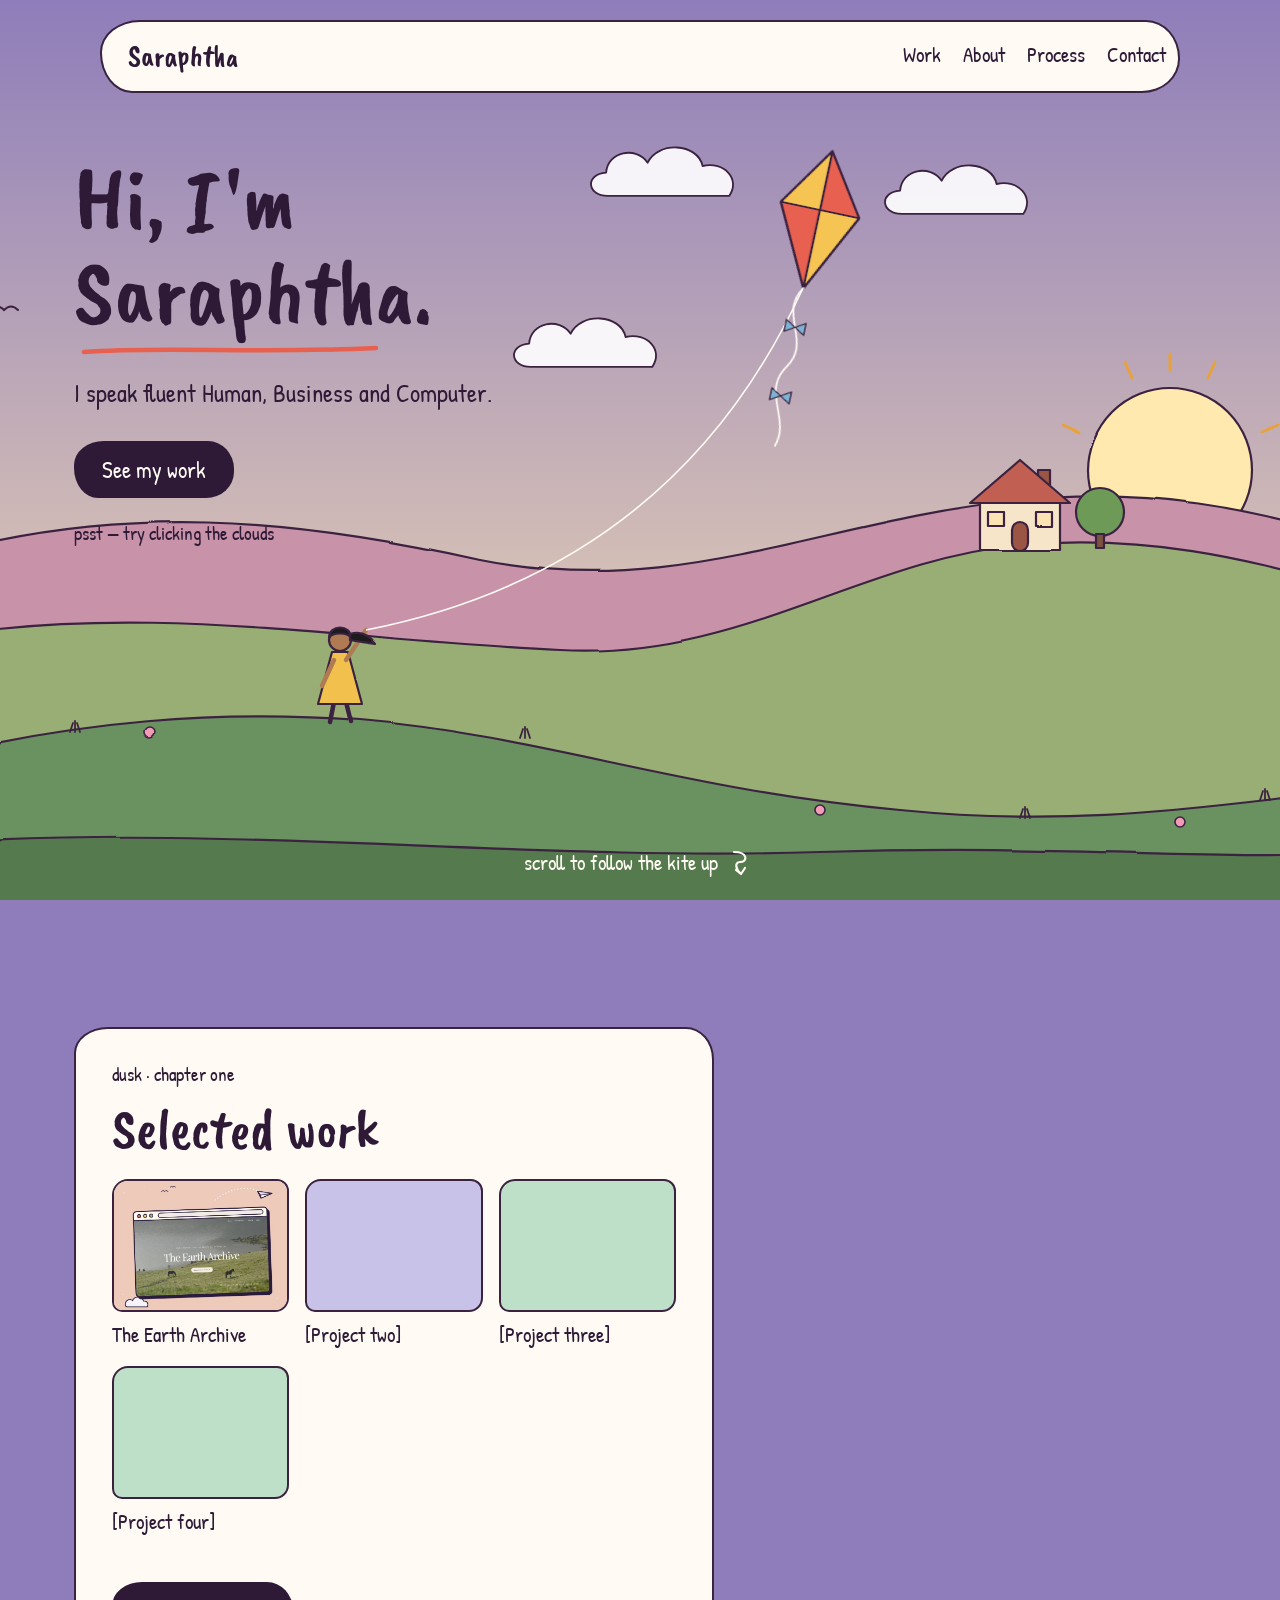
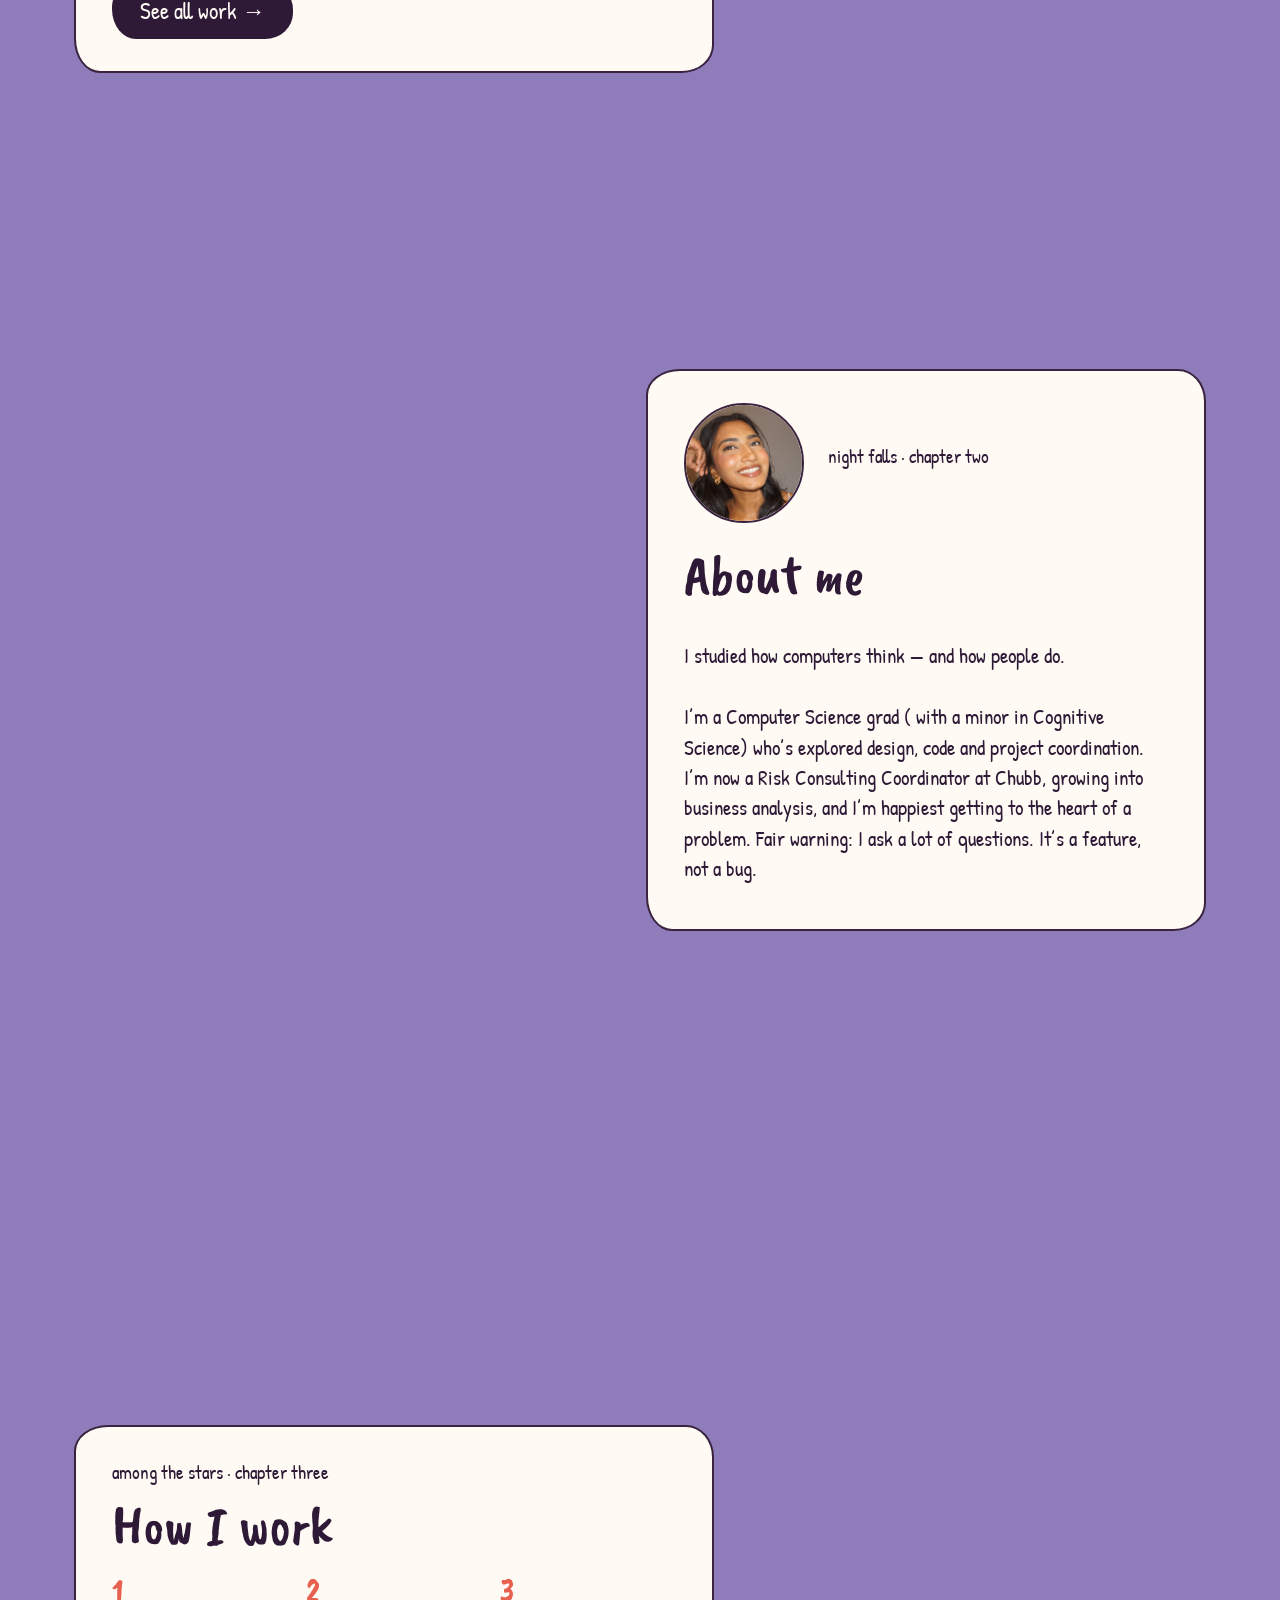
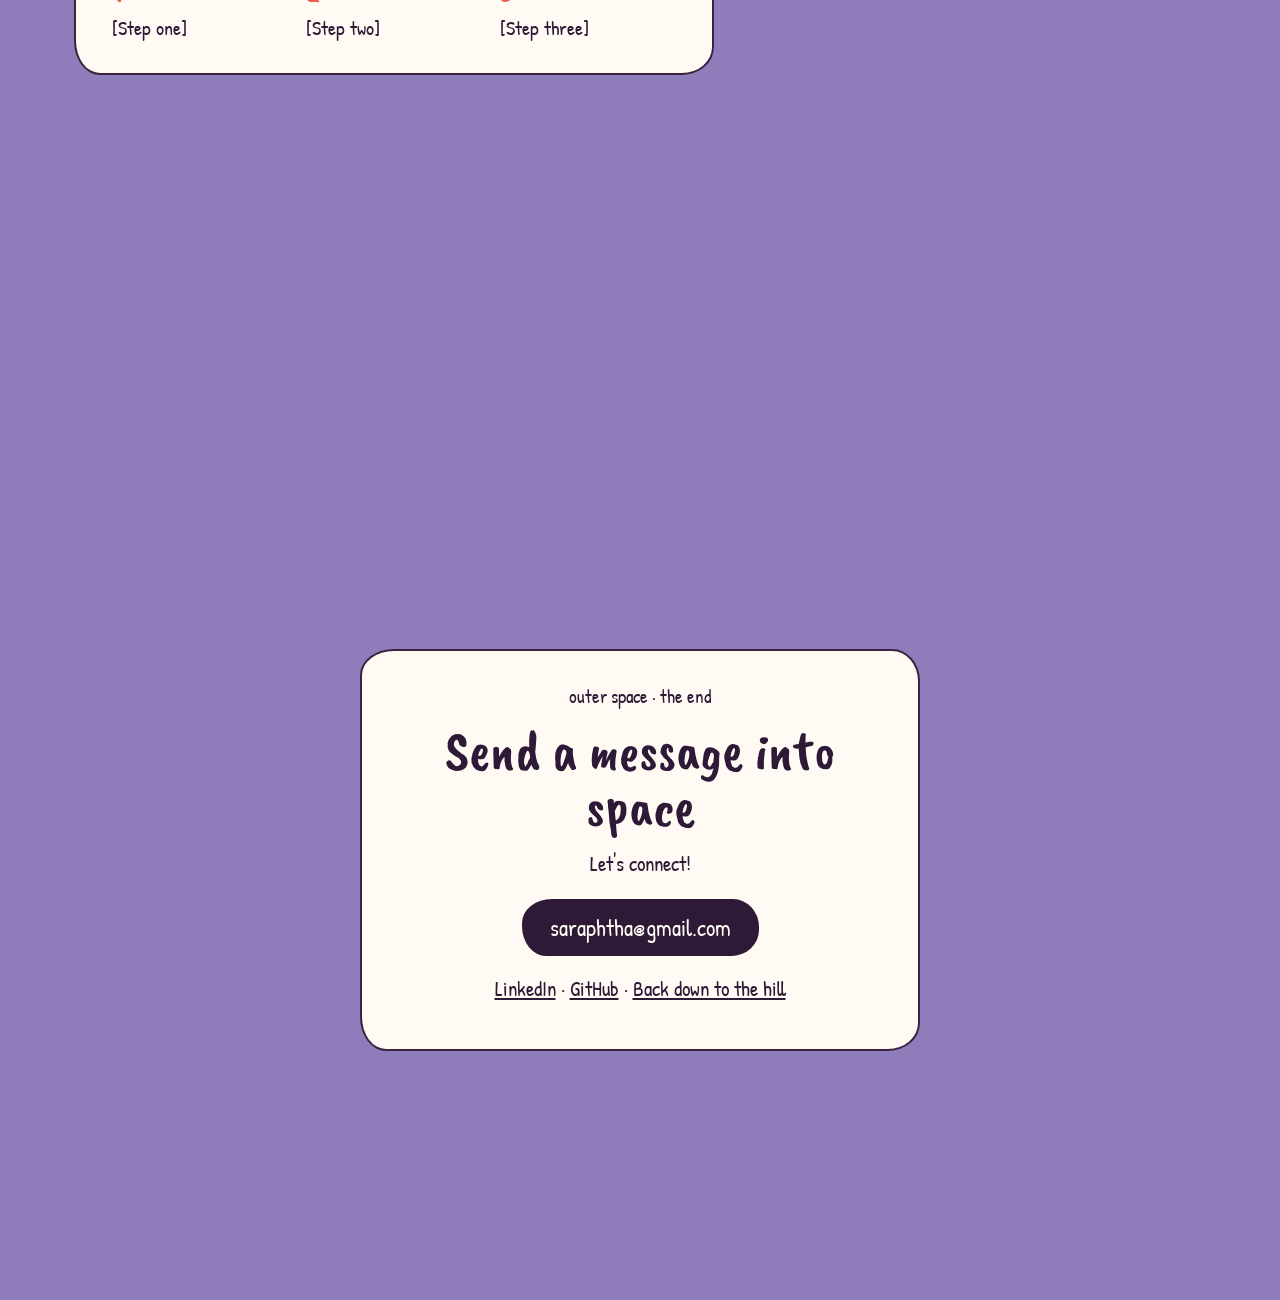
==== index.html @ f06ce0c8 "Project page updates" ====
<!DOCTYPE html>
<html lang="en">
<head>
  <meta charset="UTF-8">
  <meta name="viewport" content="width=device-width, initial-scale=1.0">

  <!-- What shows up in Google results and browser tabs. Edit the description! -->
  <title>Saraphtha — Designer &amp; Illustrator</title>
  <meta name="description" content="[One sentence about your work — this appears under your name in Google.]">

  <!-- Fonts: Caveat Brush (headings) + Patrick Hand (body) -->
  <link rel="preconnect" href="https://fonts.googleapis.com">
  <link rel="preconnect" href="https://fonts.gstatic.com" crossorigin>
  <link rel="stylesheet" href="https://fonts.googleapis.com/css2?family=Caveat+Brush&family=Patrick+Hand&display=swap">

  <link rel="stylesheet" href="style.css">
  <!-- "defer" means the script runs after the page is built -->
  <script src="script.js" defer></script>
</head>
<body>

  <!-- Lets keyboard users jump past the menu -->
  <a class="skip-link" href="#home">Skip to content</a>

  <!-- ============================================================
       THE SCENE — fixed behind everything. script.js changes it
       as you scroll. aria-hidden = screen readers skip the drawings.
       ============================================================ -->
  <div class="scene" id="scene" aria-hidden="true">

    <!-- Stars: script.js draws dots into these two layers -->
    <div class="stars" id="stars"></div>
    <div class="stars stars--twinkle" id="stars-twinkle"></div>

    <!-- Shooting stars (only visible at night) -->
    <div class="shooting-stars" id="shooting-stars">
      <span class="shooting-star shooting-star--1"></span>
      <span class="shooting-star shooting-star--2"></span>
    </div>

    <svg id="scene-svg" viewBox="0 0 1440 900" preserveAspectRatio="xMidYMid slice">
      <defs>
        <!-- Soft glow for the galaxy -->
        <filter id="glow" x="-50%" y="-50%" width="200%" height="200%">
          <feGaussianBlur stdDeviation="16"/>
        </filter>
        <!-- The gentle hand-drawn wobble on every outline -->
        <filter id="wobble" x="-5%" y="-5%" width="110%" height="110%">
          <feTurbulence type="fractalNoise" baseFrequency="0.01" numOctaves="1" seed="4" result="noise"/>
          <feDisplacementMap in="SourceGraphic" in2="noise" scale="2.5" xChannelSelector="R" yChannelSelector="G"/>
        </filter>
        <!-- A grass tuft, reused a few times -->
        <path id="tuft" d="M0 0 l3 -9 M5 0 l0 -11 M10 0 l-3 -9"/>
      </defs>

      <!-- SPACE: galaxy + planets (fade in near the bottom of the page) -->
      <g id="space" opacity="0">
        <g transform="translate(1040 300)">
          <g class="galaxy-spin">
            <g filter="url(#glow)">
              <ellipse rx="280" ry="86" fill="#5B3FB3" opacity="0.55" transform="rotate(-18)"/>
              <ellipse rx="190" ry="56" fill="#D96BB0" opacity="0.5" transform="rotate(-18)"/>
              <ellipse rx="90" ry="30" fill="#FFD9F2" opacity="0.85" transform="rotate(-18)"/>
            </g>
            <path d="M0 0 C 60 -40 160 -30 230 10 M0 0 C -60 40 -160 30 -230 -10" stroke="#C9B6FF" stroke-width="10" fill="none" opacity="0.45" filter="url(#glow)"/>
            <circle r="20" fill="#FFF6E0"/>
          </g>
        </g>
        <g class="ink" filter="url(#wobble)">
          <!-- Ringed planet -->
          <circle cx="250" cy="660" r="72" fill="#F2B26B"/>
          <path d="M186 630 C 220 640 280 620 316 632 M180 680 C 220 690 290 672 322 684" fill="none" stroke="#C9803F" stroke-width="5"/>
          <ellipse cx="250" cy="664" rx="130" ry="26" fill="none" stroke="#F6D9A8" stroke-width="7" transform="rotate(-14 250 664)"/>
          <!-- Little teal planet -->
          <circle cx="170" cy="200" r="28" fill="#7FC8C2"/>
          <path d="M156 192 c 6 -4 12 -4 18 0" fill="none" stroke-width="1.8"/>
        </g>
      </g>

      <!-- MOON (night) -->
      <g id="moon" class="ink" opacity="0" filter="url(#wobble)">
        <circle cx="1200" cy="190" r="62" fill="#F4EEDC"/>
        <circle cx="1180" cy="172" r="10" fill="#E2D9BF"/>
        <circle cx="1222" cy="205" r="14" fill="#E2D9BF"/>
        <circle cx="1188" cy="222" r="7" fill="#E2D9BF"/>
      </g>

      <!-- SUN (sets as you scroll) -->
      <g id="sun" filter="url(#wobble)">
        <g stroke="#E9A23B" stroke-width="3" stroke-linecap="round">
          <line x1="1342" y1="432" x2="1358" y2="425"/>
          <line x1="1288" y1="378" x2="1295" y2="362"/>
          <line x1="1212" y1="378" x2="1205" y2="362"/>
          <line x1="1158" y1="432" x2="1142" y2="425"/>
          <line x1="1250" y1="370" x2="1250" y2="354"/>
        </g>
        <circle cx="1250" cy="470" r="82" fill="#FFE9AE" stroke="#3B2340" stroke-width="2.2"/>
      </g>

      <!-- BIRDS (fly past at sunset) -->
      <g id="birds">
        <g class="flock" fill="none" stroke="#3B2340" stroke-width="2" stroke-linecap="round">
          <path class="flap" d="M0 300 q 8 -8 16 0 q 8 -8 16 0"/>
          <path class="flap" d="M40 280 q 6 -6 12 0 q 6 -6 12 0"/>
          <path class="flap" d="M70 310 q 7 -7 14 0 q 7 -7 14 0"/>
        </g>
      </g>

      <!-- HILLS, HOUSE and GIRL (all move down together as you scroll) -->
      <g id="hills" class="ink" filter="url(#wobble)">
        <path d="M0 560 C 200 500 380 520 560 560 C 760 600 900 520 1100 500 C 1260 485 1360 520 1440 540 L1440 1300 L0 1300 Z" fill="#C893A8"/>
        <path d="M0 640 C 220 600 420 640 640 650 C 820 660 940 560 1100 545 C 1250 532 1360 570 1440 590 L1440 1300 L0 1300 Z" fill="#98AE74"/>

        <!-- House + tree -->
        <circle cx="1180" cy="512" r="24" fill="#6E9A58"/>
        <rect x="1176" y="534" width="8" height="14" fill="#7A5240"/>
        <rect x="1118" y="470" width="12" height="24" fill="#9A5544"/>
        <rect x="1060" y="500" width="80" height="50" fill="#F6E5C8"/>
        <polygon points="1050,503 1100,460 1150,503" fill="#C25E52"/>
        <rect x="1092" y="522" width="16" height="28" rx="8" fill="#9A5544"/>
        <rect class="window" x="1068" y="512" width="16" height="14" fill="#FCE3B4"/>
        <rect class="window" x="1116" y="512" width="16" height="14" fill="#FCE3B4"/>

        <path d="M0 760 C 160 720 300 710 440 720 C 620 735 760 790 980 810 C 1180 830 1320 800 1440 790 L1440 1300 L0 1300 Z" fill="#6A9160"/>
        <g fill="none" stroke-width="1.8">
          <use href="#tuft" transform="translate(150 732)"/>
          <use href="#tuft" transform="translate(600 738)"/>
          <use href="#tuft" transform="translate(1100 818)"/>
          <use href="#tuft" transform="translate(1340 800)"/>
        </g>
        <g fill="#F29BB7" stroke-width="1.6">
          <circle cx="230" cy="732" r="5"/>
          <circle cx="900" cy="810" r="5"/>
          <circle cx="1260" cy="822" r="5"/>
        </g>
        <path d="M0 845 C 300 822 600 862 900 852 C 1150 844 1300 862 1440 852 L1440 1300 L0 1300 Z" fill="#557A4E"/>

        <!-- The girl (her hand is at 446, 630 — the kite string starts there) -->
        <path d="M414 702 L410 722 M426 702 L431 722" fill="none" stroke-width="4.5"/>
        <path d="M398 704 L442 704 L428 652 L412 652 Z" fill="#F2C14E"/>
        <path d="M414 660 L402 686 M426 660 L446 630" fill="none" stroke="#B07A52" stroke-width="4.5"/>
        <circle cx="420" cy="640" r="11" fill="#B07A52"/>
        <path d="M409 638 C409 624 431 624 431 638 C428 632 412 632 409 638 Z" fill="#1C1A1D"/>
        <path d="M430 634 C442 630 450 636 456 644 C446 642 438 642 430 640 Z" fill="#1C1A1D"/>
      </g>

      <!-- KITE STRING — script.js redraws this every scroll -->
      <path id="kite-string" d="M446 630 Q 720 520 883 288" fill="none" stroke="#FFFBF4" stroke-width="1.6"/>

      <!-- KITE — script.js moves this group; the inner group bobs on its own -->
      <g id="kite">
        <g transform="rotate(12 900 210)">
          <g class="kite-bob ink" filter="url(#wobble)">
            <polygon points="900,150 940,210 900,210" fill="#E8604F"/>
            <polygon points="900,150 860,210 900,210" fill="#F6C453"/>
            <polygon points="860,210 900,290 900,210" fill="#E8604F"/>
            <polygon points="940,210 900,290 900,210" fill="#F6C453"/>
            <polygon points="900,150 940,210 900,290 860,210" fill="none"/>
            <path d="M900 290 C880 320 920 340 900 370 C880 400 915 420 905 450" fill="none" stroke="#FFFBF4" stroke-width="1.8"/>
            <path d="M890 324 L900 330 L890 336 Z M910 324 L900 330 L910 336 Z M890 394 L900 400 L890 406 Z M910 394 L900 400 L910 406 Z" fill="#7FB3D5" stroke-width="1.4"/>
          </g>
        </g>
      </g>
    </svg>
  </div>

  <!-- ============================================================
       CLOUDS — real buttons so they can be clicked (they puff away)
       ============================================================ -->
  <div class="clouds" id="clouds">
    <button class="cloud" type="button" style="left: 52%; top: 19%;" aria-label="Puff away this cloud">
      <svg viewBox="-100 -50 200 80" aria-hidden="true"><use href="#cloud-shape"/></svg>
    </button>
    <button class="cloud" type="button" style="left: 75%; top: 21%;" aria-label="Puff away this cloud">
      <svg viewBox="-100 -50 200 80" aria-hidden="true"><use href="#cloud-shape"/></svg>
    </button>
    <button class="cloud" type="button" style="left: 46%; top: 38%;" aria-label="Puff away this cloud">
      <svg viewBox="-100 -50 200 80" aria-hidden="true"><use href="#cloud-shape"/></svg>
    </button>
    <!-- The cloud drawing all three buttons share -->
    <svg width="0" height="0" style="position: absolute" aria-hidden="true">
      <path id="cloud-shape" d="M-70 20 C -95 20 -98 -6 -72 -8 C -70 -34 -36 -40 -22 -20 C -10 -46 38 -44 44 -16 C 70 -22 90 0 76 20 Z" fill="#FFFFFF" fill-opacity="0.9" stroke="#3B2340" stroke-width="2.2" stroke-linejoin="round"/>
    </svg>
  </div>

  <!-- ============================================================
       MENU — stays at the top the whole time
       ============================================================ -->
  <header class="site-header">
    <nav class="nav" aria-label="Main">
      <a class="nav__logo" href="#home">Saraphtha</a>
      <ul class="nav__links">
        <li><a href="#work">Work</a></li>
        <li><a href="#about">About</a></li>
        <li><a href="#process">Process</a></li>
        <li><a href="#contact">Contact</a></li>
      </ul>
    </nav>
  </header>

  <!-- ============================================================
       CONTENT — five sections, each one screen tall
       ============================================================ -->
  <main>

    <!-- 1. HOME — sunset -->
    <section id="home" class="section section--hero">
      <div class="hero">
        <p class="eyebrow"> </p>
        <h1 class="hero__title">Hi, I'm Saraphtha.</h1>
        <svg class="squiggle" width="300" height="16" viewBox="0 0 300 16" aria-hidden="true">
          <path d="M4 10 C 80 4 180 12 296 6" stroke="#E8604F" stroke-width="4.5" stroke-linecap="round" fill="none"/>
        </svg>
        <p class="hero__intro"> I speak fluent Human, Business and Computer.</p>
        <a class="btn" href="#work">See my work</a>                          <!-- CHANGED: button text -->
        <p class="hero__hint">psst — try clicking the clouds</p>
        </div>

        <!-- CHANGED: moved OUTSIDE the hero box so it can sit at the bottom centre of the screen.
            It's now a link (jumps to Work) with A2's loopy arrow. -->
        <a class="hero__scroll" href="#work">
        scroll to follow the kite up
        <svg width="30" height="30" viewBox="0 0 30 30" fill="none" stroke="currentColor" stroke-width="2.2" stroke-linecap="round" stroke-linejoin="round" aria-hidden="true"><path d="M8 4 C 22 4 22 14 14 14 C 8 14 10 22 15 26 M10 22 L15 26 L19 20"/></svg>
        </a>
    </section>

    <!-- 2. WORK — dusk -->
    <section id="work" class="section">
      <div class="card card--wide">
        <p class="eyebrow">dusk · chapter one</p>
        <h2>Selected work</h2>
        <ul class="work-grid">
          <!-- Each project links to its own page in the projects folder.
               Copy projects/project-one.html for each new project. -->
          <li>
            <a class="work-card" href="projects/project-one.html">
              <!-- Swap the placeholder span for: <img src="images/project-one.jpg" alt="[describe the image]"> -->
              <img src="images/travelblog.jpg" alt="A travel blog I designed and built from scratch."> 
              <span class="work-card__title"> The Earth Archive</span>
            </a>
          </li>
          <li>
            <a class="work-card" href="projects/project-one.html">
              <span class="work-card__image" style="background: #C9C2E8;"></span>
              <span class="work-card__title">[Project two]</span>
            </a>
          </li>
          <li>
            <a class="work-card" href="projects/project-one.html">
              <span class="work-card__image" style="background: #BFE0C8;"></span>
              <span class="work-card__title">[Project three]</span>
            </a>
          </li>

          <li>
            <a class="work-card" href="projects/project-one.html">
              <span class="work-card__image" style="background: #BFE0C8;"></span>
              <span class="work-card__title">[Project four]</span>
            </a>
          </li>
        </ul>
        <p class="work-more"><a class="btn" href="all-work.html">See all work →</a></p>   <!-- NEW -->
      </div>
    </section>

    <!-- 3. ABOUT — night falls -->
    <section id="about" class="section section--right">
      <div class="card card--about">
        <!-- Swap for: <img class="about__photo" src="images/me.jpg" alt="Photo of Saraphtha"> -->
          <img class="about__photo" src="images/me.jpg" alt="Photo of Saraphtha">
          <p class="eyebrow">night falls · chapter two</p>
          <h2>About me</h2>
          <p>I studied how computers think — and how people do.<br> <br>

            I’m a Computer Science grad ( with a minor in Cognitive Science) who’s explored design, code and project coordination. I’m now a Risk Consulting Coordinator at Chubb, growing into business analysis, and I’m happiest getting to the heart of a problem. Fair warning: I ask a lot of questions. It’s a feature, not a bug.</p>
        </div>
      </div>
    </section>

    <!-- 4. PROCESS — among the stars -->
    <section id="process" class="section">
      <div class="card card--wide">
        <p class="eyebrow">among the stars · chapter three</p>
        <h2>How I work</h2>
        <ol class="steps">
          <li><span class="steps__num">1</span>[Step one]</li>
          <li><span class="steps__num">2</span>[Step two]</li>
          <li><span class="steps__num">3</span>[Step three]</li>
        </ol>
      </div>
    </section>

    <!-- 5. CONTACT — outer space -->
    <section id="contact" class="section section--center">
      <div class="card card--contact">
        <p class="eyebrow">outer space · the end</p>
        <h2>Send a message into space</h2>
        <p> Let's connect! </p>
        <a class="btn" href="mailto:saraphtha@gmail.com">saraphtha@gmail.com</a>
        <p class="links">
          <a href="https://www.linkedin.com/in/saraphtha/">LinkedIn</a> ·
          <a href="https://github.com/saraphthas">GitHub</a> ·
          <a href="#home">Back down to the hill</a>
        </p>
      </div>
    </section>

  </main>
</body>
</html>
---- style.css ----
/* ==============================================================
   SARAPHTHA — PORTFOLIO STYLES
   Change colours here once and they update everywhere.
   ============================================================== */
:root {
  --ink: #3B2340;        /* outlines + borders */
  --text: #2E1A36;       /* main text */
  --cream: #FFFBF4;      /* cards + menu */
  --coral: #E8604F;      /* accents, active menu item */
  --sunny: #F6C453;      /* highlights */

  --font-heading: 'Caveat Brush', cursive;
  --font-body: 'Patrick Hand', 'Comic Sans MS', sans-serif;

  /* Slightly uneven corners = the hand-drawn feel */
  --wobbly-big: 34px 28px 32px 26px / 26px 32px 28px 34px;
  --wobbly-small: 30px 26px 28px 24px / 24px 28px 26px 30px;
}

/* ---------- Basics ---------- */
*,
*::before,
*::after { box-sizing: border-box; }

html { scroll-behavior: smooth; }

body {
  margin: 0;
  font-family: var(--font-body);
  font-size: 21px;
  line-height: 1.45;
  color: var(--text);
  background: #8E7DBA; /* shows for a split second before the script runs */
}

a { color: var(--text); }
a:hover { color: #7A3B2E; }

:focus-visible {
  outline: 3px solid var(--coral);
  outline-offset: 3px;
}

h1, h2 {
  font-family: var(--font-heading);
  font-weight: 400;
  line-height: 1;
  margin: 0;
}

h2 {
  font-size: clamp(42px, 5vw, 56px);
  margin-bottom: 14px;
}

.skip-link {
  position: absolute;
  left: 16px;
  top: -60px;
  z-index: 100;
  padding: 10px 18px;
  background: var(--cream);
  border: 2px solid var(--ink);
  border-radius: 20px;
}
.skip-link:focus { top: 16px; }

/* ==============================================================
   THE SCENE (fixed behind the page)
   ============================================================== */
.scene {
  position: fixed;
  inset: 0;
  z-index: 0;
  overflow: hidden;
  /* script.js replaces this background as you scroll */
  background: linear-gradient(180deg, #8E7DBA 0%, #FCE3B4 100%);
}

.scene svg {
  position: absolute;
  inset: 0;
  width: 100%;
  height: 100%;
  display: block;
}

/* Shared outline style for drawn shapes */
.ink {
  stroke: var(--ink);
  stroke-width: 2.2;
  stroke-linejoin: round;
  stroke-linecap: round;
}

/* Stars — script.js fills these with dots */
.stars {
  position: absolute;
  inset: 0;
  opacity: 0;
}
.stars--twinkle { animation: twinkle 3.2s ease-in-out infinite; }

/* Shooting stars */
.shooting-stars {
  position: absolute;
  inset: 0;
  opacity: 0;
}
.shooting-star {
  position: absolute;
  height: 2px;
  border-radius: 2px;
  background: linear-gradient(90deg, #FFFFFF, rgba(255, 255, 255, 0));
}
.shooting-star--1 { top: 12%; left: 82%; width: 130px; animation: shoot 7s ease-out infinite; }
.shooting-star--2 { top: 24%; left: 58%; width: 100px; animation: shoot 9s ease-out 3.5s infinite; }

/* Kite bob, birds, galaxy */
.kite-bob {
  animation: bob 4s ease-in-out infinite;
  transform-box: fill-box;
  transform-origin: 50% 100%;
}
.flock { animation: fly 16s linear infinite; }
.flap {
  animation: flap 0.5s ease-in-out infinite;
  transform-box: fill-box;
  transform-origin: 50% 50%;
}
.galaxy-spin {
  animation: spin 160s linear infinite;
  transform-box: fill-box;
  transform-origin: 50% 50%;
}

/* ---------- Clouds (clickable) ---------- */
.clouds {
  position: fixed;
  inset: 0;
  z-index: 1;
  pointer-events: none;        /* only the clouds themselves are clickable */
  --cloud-opacity: 1;          /* script.js changes these two */
  --cloud-drift: 0px;
}
.clouds.is-hidden .cloud { pointer-events: none; }

.cloud {
  position: absolute;
  width: clamp(110px, 13vw, 190px);
  min-height: 44px;
  padding: 0;
  border: 0;
  background: none;
  cursor: pointer;
  pointer-events: auto;
  opacity: var(--cloud-opacity);
  transform: translate(-50%, calc(-50% + var(--cloud-drift))) scale(1);
  transition: transform 0.6s ease, opacity 0.6s ease;
}
.cloud svg {
  display: block;
  width: 100%;
  height: auto;
  overflow: visible;
}
.cloud.is-puffed {
  opacity: 0;
  transform: translate(-50%, calc(-50% + var(--cloud-drift))) scale(1.5);
  pointer-events: none;
}

/* ==============================================================
   MENU
   ============================================================== */
.site-header {
  position: fixed;
  top: 0;
  left: 0;
  right: 0;
  z-index: 10;
  display: flex;
  justify-content: center;
  padding: 20px 16px 0;
  pointer-events: none;
}

.nav {
  pointer-events: auto;
  width: 100%;
  max-width: 1080px;
  display: flex;
  flex-wrap: wrap;
  align-items: center;
  justify-content: space-between;
  gap: 4px 28px;
  padding: 8px 12px 8px 26px;
  background: var(--cream);
  border: 2px solid var(--ink);
  border-radius: 40px 34px 38px 32px / 32px 38px 34px 40px;
}

.nav__logo {
  font-family: var(--font-heading);
  font-size: 30px;
  text-decoration: none;
}

.nav__links {
  display: flex;
  flex-wrap: wrap;
  gap: 4px 22px;
  margin: 0;
  padding: 0;
  list-style: none;
}

.nav__links a {
  display: inline-block;
  padding: 10px 0;
  text-decoration: none;
  border-bottom: 3px solid transparent;
  transition: border-color 0.3s;
}

/* script.js adds aria-current to the section you're looking at */
.nav__links a[aria-current="true"] { border-bottom-color: var(--coral); }

/* ==============================================================
   SECTIONS + CARDS
   ============================================================== */
main {
  position: relative;
  z-index: 2;
  pointer-events: none;   /* lets clicks reach the clouds behind... */
}
main .hero,
main .card { pointer-events: auto; }  /* ...but content stays clickable */
.project-page main { pointer-events: auto; }  /* NEW: project pages have no clouds, so keep everything clickable */

.section {
  min-height: 100vh;
  max-width: 1180px;
  margin: 0 auto;
  padding: 120px 24px;
  display: flex;
  align-items: center;
  scroll-margin-top: 0;
}
.section--right { justify-content: flex-end; }
.section--center { justify-content: center; }
.section--hero { align-items: flex-start; padding-top: 150px; }

.eyebrow {
  margin: 0 0 4px;
  font-size: 19px;
}

/* Hero */
.hero { max-width: 600px; }
.hero .eyebrow { font-size: 22px; }
.hero__title { font-size: clamp(60px, 8vw, 92px); }
.squiggle { display: block; max-width: 100%; margin: 4px 0 0 6px; }
.hero__intro { margin: 18px 0 30px; font-size: 25px; line-height: 1.4; max-width: 470px; }
/* CHANGED: scroll message sits at the bottom centre of the screen, like A2 */
.section--hero { position: relative; }   /* NEW: lets the message position itself inside the hero */

.hero__scroll {
  position: absolute;                     /* NEW: placed independently of the text box */
  left: 50%;                              /* NEW: horizontally centred... */
  bottom: 14px;                           /* NEW: ...14px from the bottom of the screen */
  transform: translateX(-50%);            /* NEW: true centring */
  display: flex;
  align-items: center;
  gap: 8px;
  padding: 8px 16px;
  color: var(--cream);                    /* CHANGED: cream, so it shows on the dark green hill */
  font-size: 21px;
  text-decoration: none;
  white-space: nowrap;                    /* NEW: keeps it on one line */
  pointer-events: auto;                   /* NEW: makes it clickable */
}
.hero__scroll:hover { color: var(--sunny); }   /* NEW: turns yellow on hover */
.hero__scroll svg { animation: nudge 1.6s ease-in-out infinite; }

/* CHANGED: back to its original spacing under the button */
.hero__hint { margin: 22px 0 0; font-size: 19px; }

/* Buttons */
.btn {
  display: inline-flex;
  align-items: center;
  gap: 10px;
  padding: 12px 28px;
  background: var(--text);
  color: var(--cream);
  border-radius: var(--wobbly-small);
  font-size: 23px;
  text-decoration: none;
  transition: transform 0.2s ease;
}
.btn:hover { color: var(--cream); transform: translateY(-2px) rotate(-1deg); }

/* Cards */
.card {
  width: 100%;
  background: var(--cream);
  border: 2px solid var(--ink);
  border-radius: var(--wobbly-big);
  padding: 32px 36px;
}
.card p { margin: 0 0 12px; }
.card--wide { max-width: 640px; }
.card--about {
  max-width: 560px;
  display: flex;
  flex-wrap: wrap;
  align-items: center;
  gap: 24px;
}
.card--about > div:not(.about__photo) { flex: 1 1 260px; min-width: 0; }
.card--contact { max-width: 560px; text-align: center; }
.card--contact .btn { margin: 8px 0 18px; }

/* Work grid */
.work-grid {
  display: grid;
  grid-template-columns: repeat(3, minmax(0, 1fr));
  gap: 16px;
  margin: 22px 0 0;   /* CHANGED: was "margin: 0;" — gives the cards room to grow upwards */
  padding: 0;
  list-style: none;
}
.work-card {
  display: flex;
  flex-direction: column;
  gap: 8px;
  text-decoration: none;
}
.work-card__image,
.work-card img {
  display: block;
  width: 100%;
  aspect-ratio: 4 / 3;
  object-fit: cover;
  border: 2px solid var(--ink);
  border-radius: 16px 12px 14px 10px;
  transition: transform 0.2s ease;
}
transition: box-shadow 0.35s ease;      /* CHANGED: was transform 0.2s */
}
.work-card__title { font-size: 19px; }

/* NEW: hover makes the card grow over its neighbours and show its description */
.work-card {
  position: relative;
  transition: transform 0.35s ease, opacity 0.35s ease;
}
.work-grid li:nth-child(3n+1) .work-card { transform-origin: left center; }   /* left cards grow rightwards */
.work-grid li:nth-child(3n+2) .work-card { transform-origin: center; }
.work-grid li:nth-child(3n) .work-card { transform-origin: right center; }    /* right cards grow leftwards */
.work-card:hover,
.work-card:focus-visible {
  z-index: 3;
  transform: scale(1.25) rotate(-1.5deg);
}
.work-card:hover .work-card__image,
.work-card:hover img,
.work-card:focus-visible .work-card__image,
.work-card:focus-visible img { box-shadow: 0 16px 34px rgba(46, 26, 54, 0.3); }
/* The other cards fade back so the hovered one stands out */
.work-grid:hover .work-card:not(:hover) { opacity: 0.55; }

/* NEW: caption made from the image's alt text (script.js adds it) */
.work-card__caption {
  position: absolute;
  left: 6px;
  right: 6px;
  bottom: 36px;
  padding: 4px 8px;
  background: var(--cream);
  border: 2px solid var(--ink);
  border-radius: 12px 10px 12px 8px;
  font-size: 13px;
  line-height: 1.25;
  opacity: 0;
  transform: translateY(6px);
  transition: opacity 0.3s ease, transform 0.3s ease;
  pointer-events: none;
}
.work-card:hover .work-card__caption,
.work-card:focus-visible .work-card__caption {
  opacity: 1;
  transform: translateY(0);
}

/* NEW: space above the "See all work" button */
.card .work-more { margin: 44px 0 0; }

/* About photo */
.about__photo {
  width: 120px;
  height: 120px;
  flex: none;
  border-radius: 50%;
  border: 2px solid var(--ink);
  object-fit: cover;
}
.about__photo--placeholder {
  display: flex;
  align-items: center;
  justify-content: center;
  background: #E9DDF7;
  font-size: 18px;
}

/* Process steps */
.steps {
  display: grid;
  grid-template-columns: repeat(3, minmax(0, 1fr));
  gap: 18px;
  margin: 0;
  padding: 0;
  list-style: none;
  font-size: 20px;
  line-height: 1.35;
}
.steps__num {
  display: block;
  font-family: var(--font-heading);
  font-size: 34px;
  color: var(--coral);
}

/* ==============================================================
   ANIMATIONS
   ============================================================== */

   /* NEW: gently bounces the arrow down */
@keyframes nudge {
  0%, 100% { transform: translateY(0); }
  50% { transform: translateY(5px); }
}

@keyframes bob {
  0%, 100% { transform: translateY(0) rotate(0deg); }
  50% { transform: translateY(-8px) rotate(-3deg); }
}
@keyframes twinkle {
  0%, 100% { opacity: 1; }
  50% { opacity: 0.25; }
}
@keyframes fly {
  from { transform: translateX(-200px); }
  to { transform: translateX(1700px); }
}
@keyframes flap {
  0%, 100% { transform: scaleY(1); }
  50% { transform: scaleY(0.4); }
}
@keyframes shoot {
  0% { transform: translate(0, 0) rotate(-24deg); opacity: 0; }
  4% { opacity: 1; }
  12% { transform: translate(-520px, 230px) rotate(-24deg); opacity: 0; }
  100% { transform: translate(-520px, 230px) rotate(-24deg); opacity: 0; }
}
@keyframes spin {
  from { transform: rotate(0deg); }
  to { transform: rotate(360deg); }
}

/* ==============================================================
   PHONES + TABLETS
   ============================================================== */
@media (max-width: 760px) {
  body { font-size: 19px; }
  .site-header { padding: 10px 10px 0; }
  .nav { padding: 6px 14px; gap: 0 16px; justify-content: center; }
  .nav__logo { font-size: 26px; }
  .nav__links { gap: 0 16px; justify-content: center; }
  .nav__links a { padding: 6px 0; }
  .section { padding: 140px 16px 80px; }
  .section--hero { padding-top: 170px; }
  .card { padding: 24px 22px; }
  .work-grid,
  .steps { grid-template-columns: 1fr; }
  .hero__intro { font-size: 22px; }
  .cloud:nth-of-type(3) { display: none; } /* fewer clouds on small screens */
}

/* ==============================================================
   REDUCE MOTION — respects the visitor's system setting
   ============================================================== */
@media (prefers-reduced-motion: reduce) {
  html { scroll-behavior: auto; }
  *,
  *::before,
  *::after {
    animation: none !important;
    transition: none !important;
  }
}

/* ==============================================================
   PROJECT PAGES (projects/*.html)
   ============================================================== */
.project-page { background: var(--cream); }

.project-sky {
  position: relative;
  height: 240px;
  overflow: hidden;
  background: linear-gradient(180deg, #8E7DBA 0%, #F3A58C 60%, #FCE3B4 100%);
}
.project-sky svg {
  position: absolute;
  inset: 0;
  width: 100%;
  height: 100%;
}
.project-sky__back {
  position: absolute;
  top: 20px;
  left: 20px;
  z-index: 2;
  display: inline-flex;
  align-items: center;
  gap: 8px;
  padding: 8px 18px;
  background: var(--cream);
  border: 2px solid var(--ink);
  border-radius: var(--wobbly-small);
  text-decoration: none;
}

.project {
  max-width: 860px;
  margin: 0 auto;
  padding: 48px 24px 96px;
}
.project h1 { font-size: clamp(52px, 7vw, 80px); }
.project h2 { margin-top: 48px; }
.project__intro { font-size: 24px; max-width: 640px; }

.project__facts {
  display: grid;
  grid-template-columns: repeat(3, minmax(0, 1fr));
  gap: 16px;
  margin: 28px 0;
  padding: 20px 24px;
  border: 2px solid var(--ink);
  border-radius: var(--wobbly-big);
}
.project__facts dt { font-family: var(--font-heading); font-size: 26px; }
.project__facts dd { margin: 0; }

.project__image {
  display: flex;
  align-items: center;
  justify-content: center;
  width: 100%;
  aspect-ratio: 16 / 9;
  margin: 24px 0;
  border: 2px solid var(--ink);
  border-radius: 20px 16px 18px 14px;
  background: #F3C9B8;
  object-fit: cover;
}

.project__next {
  display: flex;
  justify-content: space-between;
  flex-wrap: wrap;
  gap: 16px;
  margin-top: 64px;
}

@media (max-width: 760px) {
  .project__facts { grid-template-columns: 1fr; }
  .project-sky { height: 180px; }
}

/* ==============================================================
   NEW: ALL WORK PAGE (work.html)
   ============================================================== */
   .all-work {
    display: grid;
    grid-template-columns: repeat(2, minmax(0, 1fr));
    gap: 28px;
    margin: 32px 0 0;
    padding: 0;
    list-style: none;
  }
  .all-work__card {
    display: flex;
    flex-direction: column;
    height: 100%;
    overflow: hidden;
    background: #FFFFFF;
    border: 2px solid var(--ink);
    border-radius: var(--wobbly-big);
    text-decoration: none;
    transition: transform 0.3s ease, box-shadow 0.3s ease;
  }
  .all-work__card:hover,
  .all-work__card:focus-visible {
    transform: translateY(-6px) rotate(-1deg);
    box-shadow: 0 16px 34px rgba(46, 26, 54, 0.2);
  }
  .all-work__image {
    display: block;
    width: 100%;
    aspect-ratio: 4 / 3;
    object-fit: cover;
    border-bottom: 2px solid var(--ink);
  }
  .all-work__body {
    display: flex;
    flex-direction: column;
    gap: 4px;
    padding: 16px 20px 20px;
  }
  .all-work__type { font-size: 16px; color: #7A3B2E; }
  .all-work__title { font-family: var(--font-heading); font-size: 34px; line-height: 1; }
  .all-work__desc { font-size: 19px; }
  
  @media (max-width: 760px) {
    .all-work { grid-template-columns: 1fr; }
  }
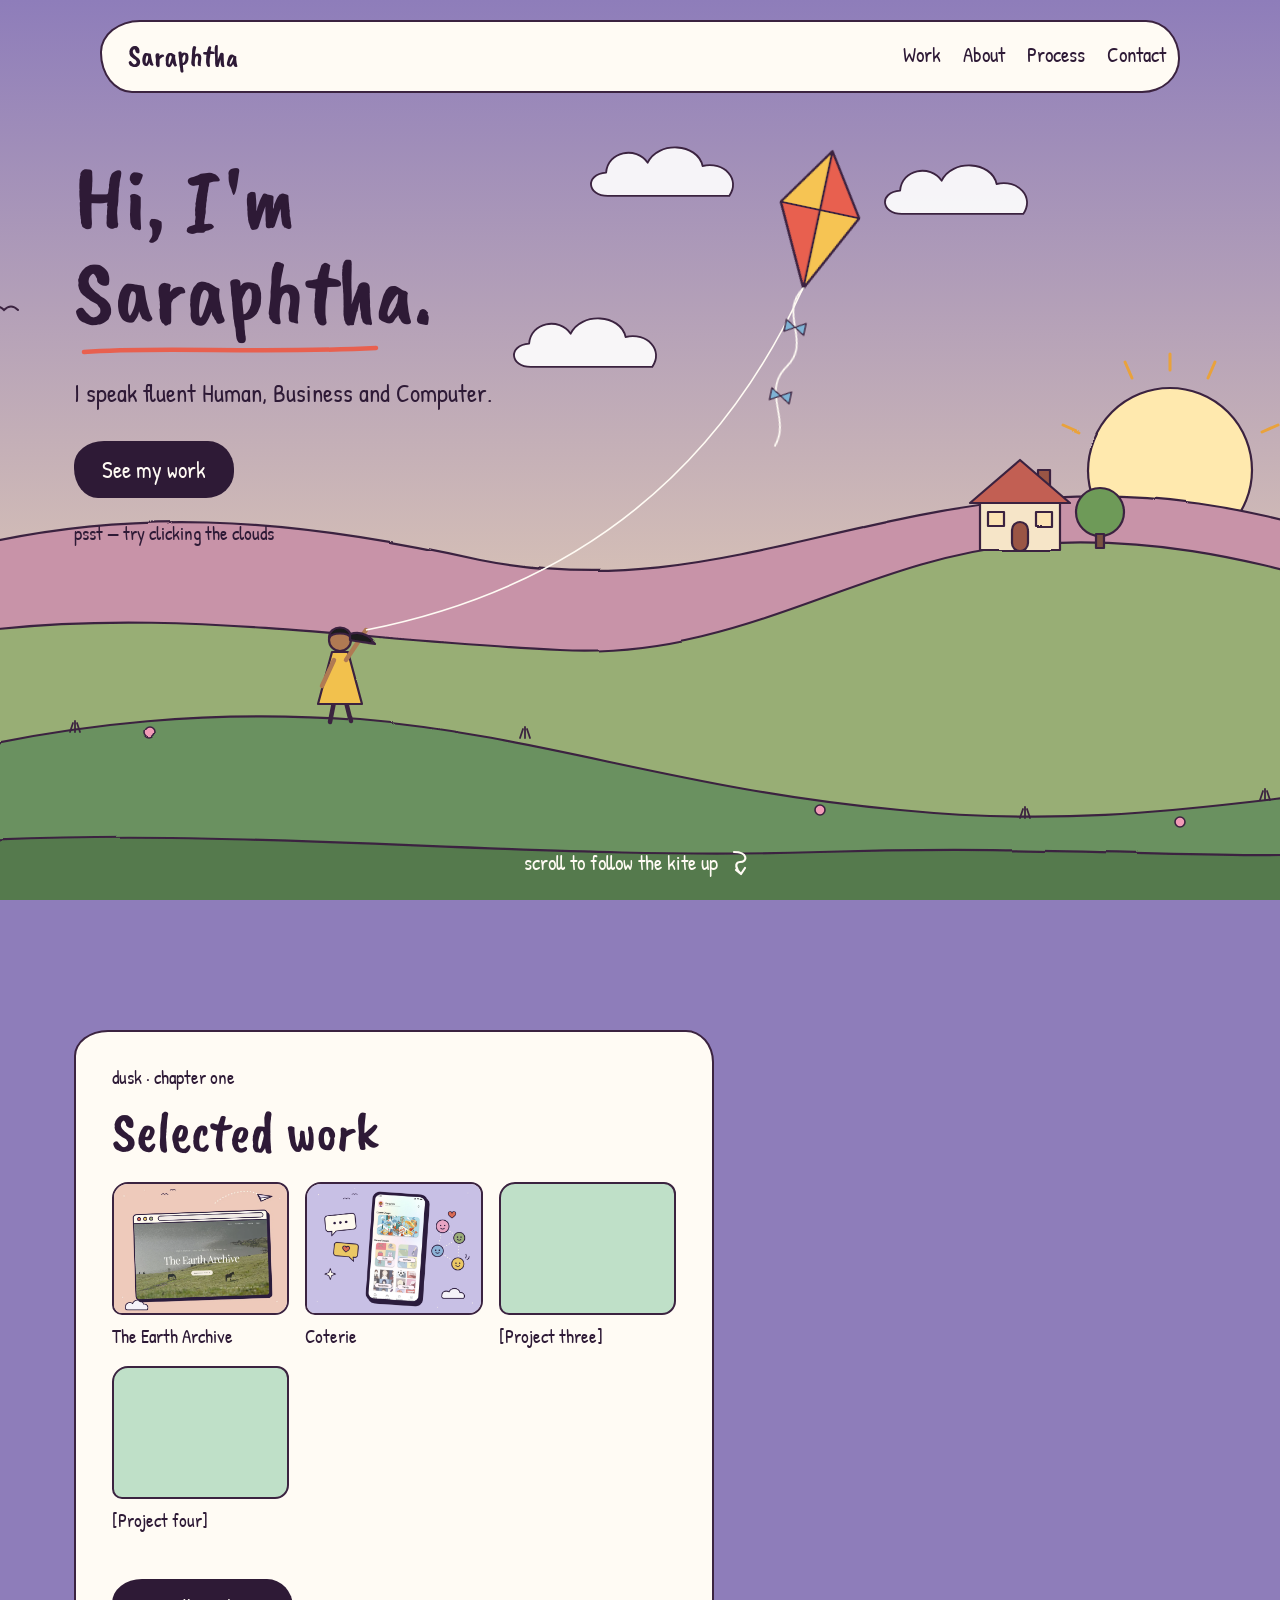
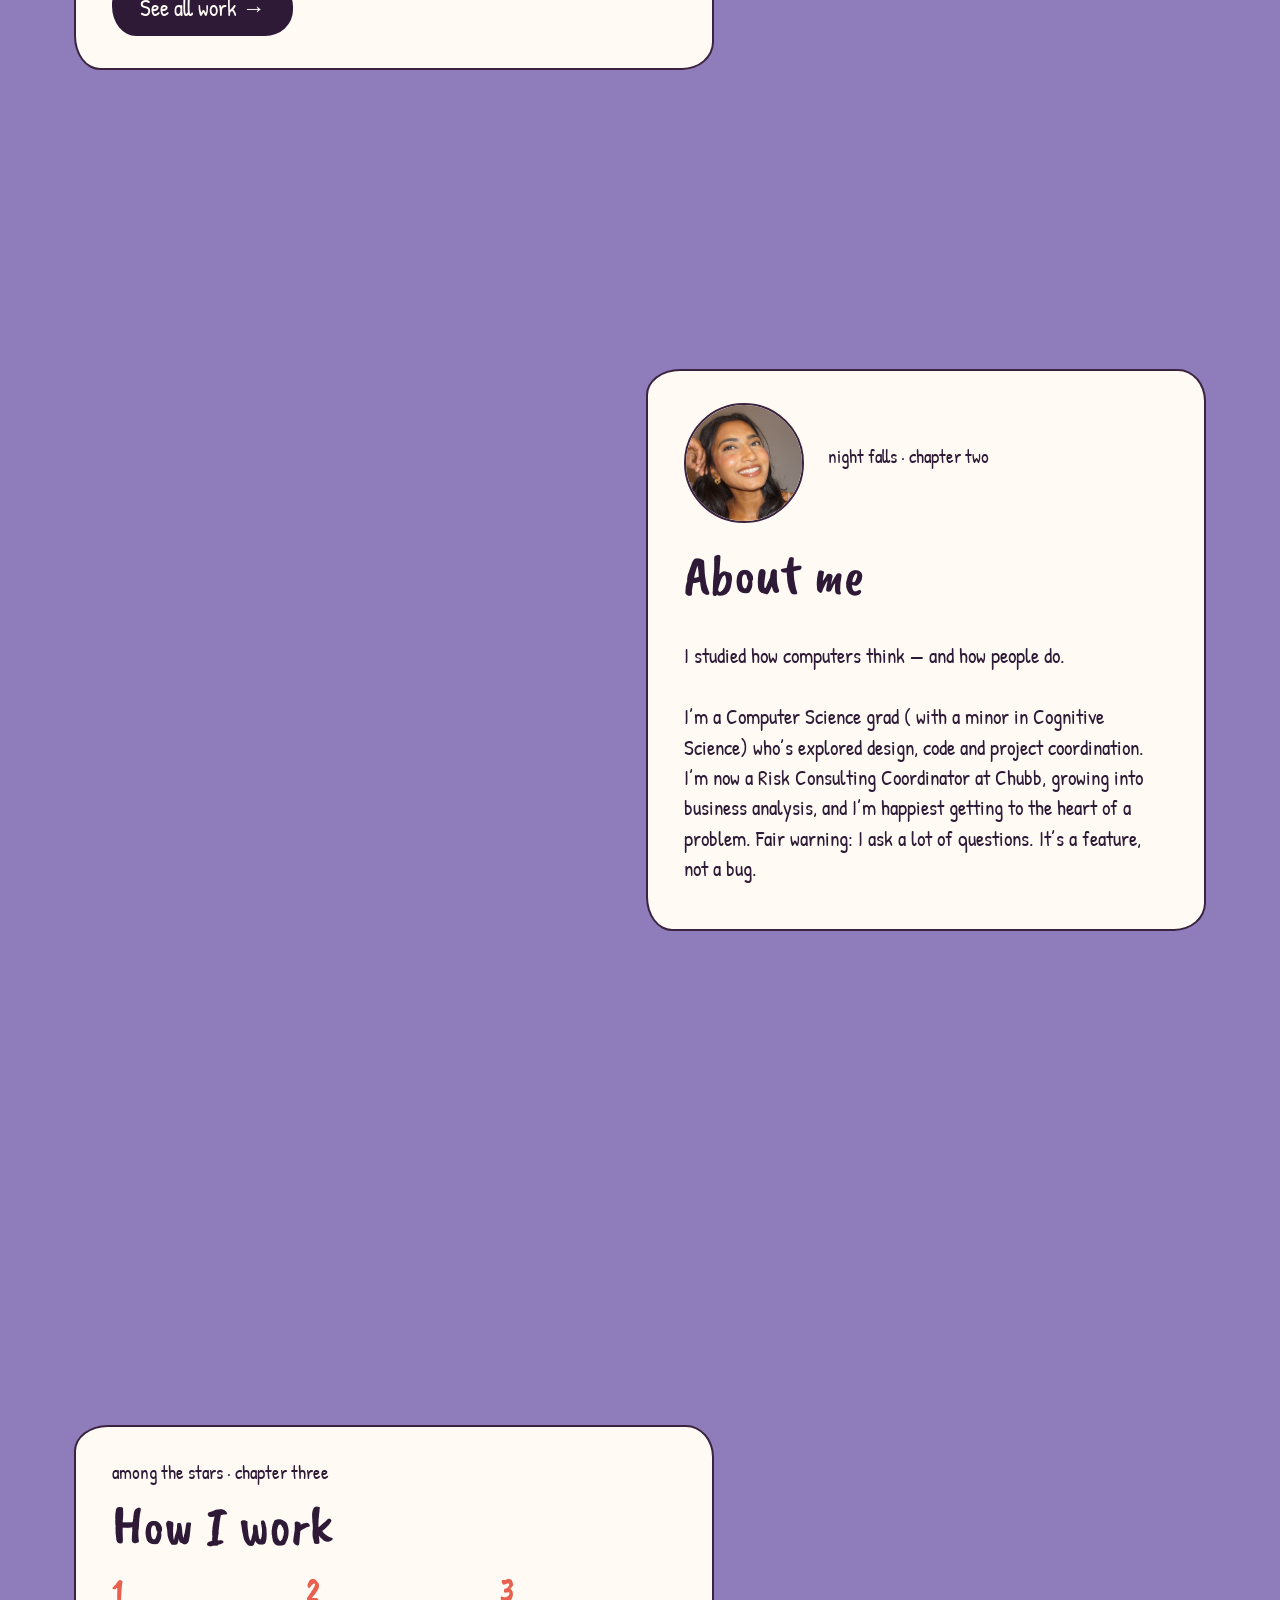
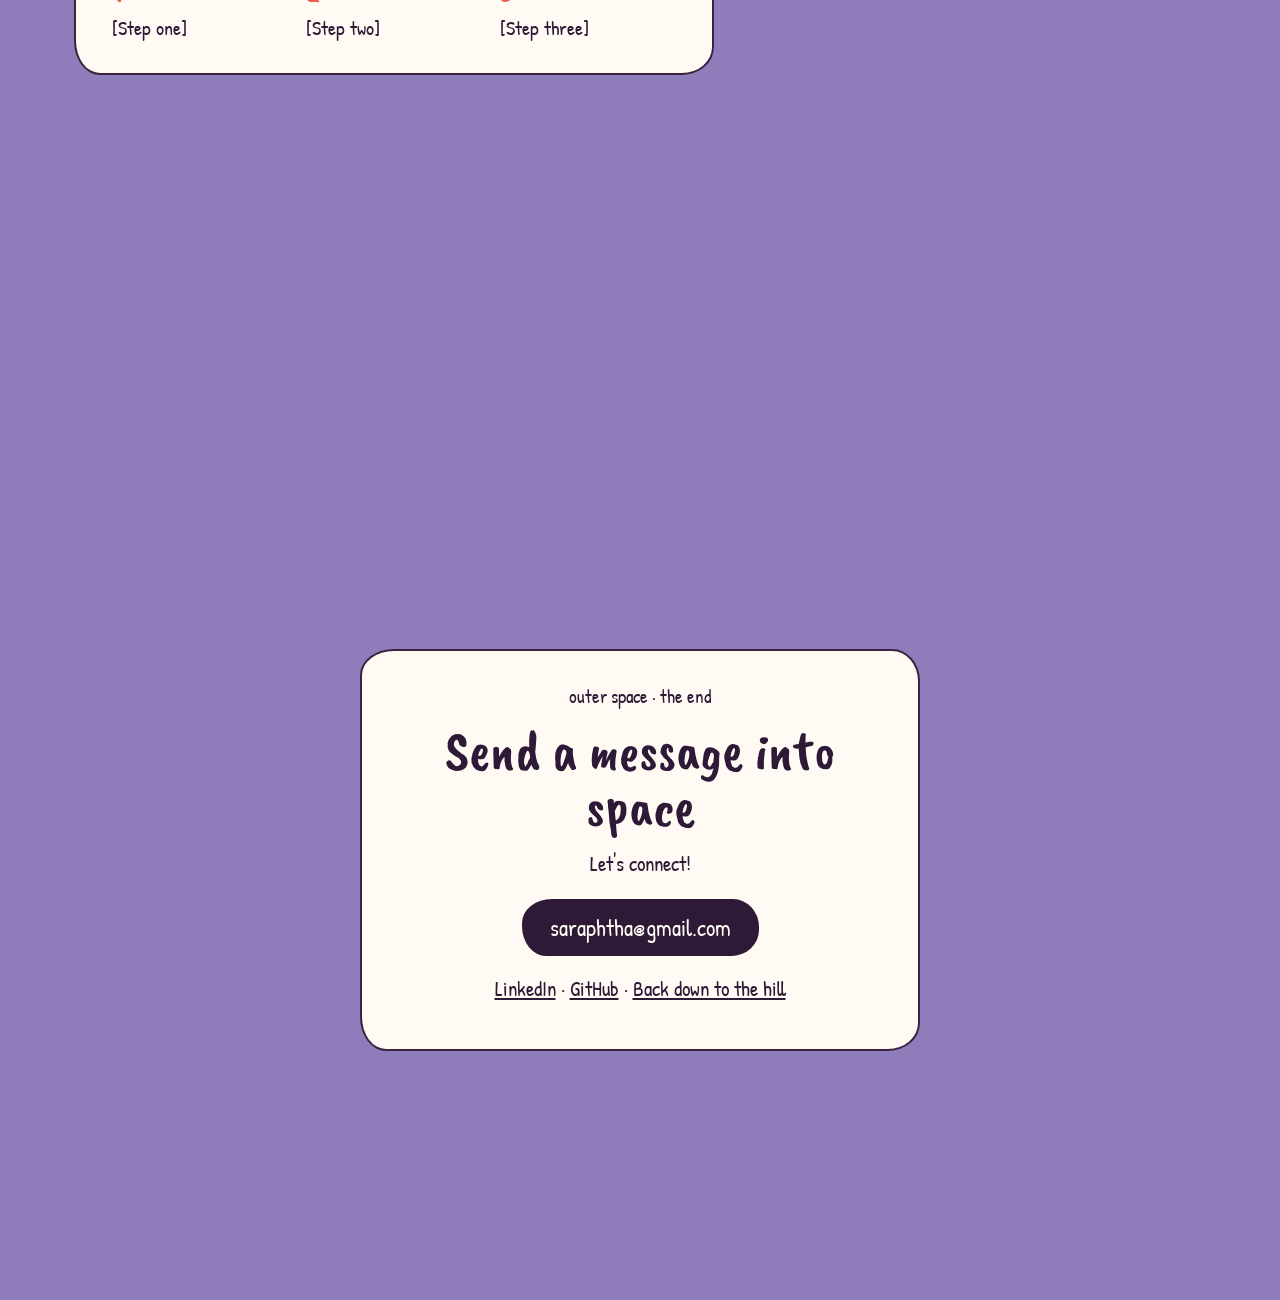
==== commit 7cb2672c: "Project two update" ====
--- a/index.html
+++ b/index.html
@@ -240,9 +240,9 @@
             </a>
           </li>
           <li>
-            <a class="work-card" href="projects/project-one.html">
-              <span class="work-card__image" style="background: #C9C2E8;"></span>
-              <span class="work-card__title">[Project two]</span>
+            <a class="work-card" href="projects/project-two.html">
+              <img src="images/cotrie-card.jpg" alt=" An app that helps university students find their people through interest-based groups."> 
+              <span class="work-card__title">Coterie</span>
             </a>
           </li>
           <li>
--- a/style.css
+++ b/style.css
@@ -347,8 +347,7 @@
   border-radius: 16px 12px 14px 10px;
   transition: transform 0.2s ease;
 }
-transition: box-shadow 0.35s ease;      /* CHANGED: was transform 0.2s */
-}
+
 .work-card__title { font-size: 19px; }
 
 /* NEW: hover makes the card grow over its neighbours and show its description */
@@ -627,3 +626,104 @@
   @media (max-width: 760px) {
     .all-work { grid-template-columns: 1fr; }
   }
+
+  /* CHANGED: simple quote card — straight, no tape, no shadow, smaller quote mark */
+.quote {
+  position: relative;
+  max-width: 640px;
+  margin: 44px auto;
+  padding: 30px 36px 24px 68px;
+  background: #FFFFFF;                     /* white card stands out on the cream page */
+  border: 2px solid var(--ink);
+  border-radius: var(--wobbly-big);        /* keeps the gently uneven hand-drawn corners */
+}
+.quote::before {                           /* small purple quote mark */
+  content: "\201C";
+  position: absolute;
+  left: 22px;
+  top: 14px;
+  font-family: var(--font-heading);
+  font-size: 64px;                         /* CHANGED: was 110px */
+  line-height: 1;
+  color: #b788ea;
+}
+.quote blockquote { margin: 0; }
+.quote p { margin: 0; font-size: 24px; line-height: 1.4; }
+.quote figcaption { margin-top: 12px; font-size: 18px; color: #7A3B2E; }
+
+/* Smaller on phones */
+@media (max-width: 760px) {
+  .quote { padding: 26px 20px 20px 54px; }
+  .quote::before { font-size: 52px; left: 14px; }
+  .quote p { font-size: 21px; }
+}
+
+/* NEW: GALLERY on project pages */
+.gallery { margin: 24px 0; }
+.gallery__track {
+  display: flex;
+  gap: 16px;
+  overflow-x: auto;
+  scroll-snap-type: x mandatory;
+  scrollbar-width: none;
+}
+.gallery__track::-webkit-scrollbar { display: none; }
+.gallery__slide {
+  flex: 0 0 100%;
+  margin: 0;
+  scroll-snap-align: center;
+}
+.gallery__image {
+  display: block;
+  width: 100%;
+  aspect-ratio: 16 / 9;
+  object-fit: contain;
+  background: #FFFFFF;
+  border: 2px solid var(--ink);
+  border-radius: 20px 16px 18px 14px;
+}
+.gallery__slide figcaption { margin-top: 10px; text-align: center; font-size: 19px; }
+
+.gallery__controls {
+  display: flex;
+  justify-content: center;
+  align-items: center;
+  gap: 14px;
+  margin-top: 12px;
+}
+.gallery__btn {
+  display: inline-flex;
+  align-items: center;
+  justify-content: center;
+  width: 44px;
+  height: 44px;
+  padding: 0;
+  background: var(--cream);
+  color: var(--text);
+  border: 2px solid var(--ink);
+  border-radius: 50% 46% 52% 48%;
+  font-size: 22px;
+  cursor: pointer;
+}
+.gallery__btn:hover { background: #F3E9FB; }
+.gallery__btn:disabled { opacity: 0.35; cursor: default; }
+.gallery__dots { display: flex; gap: 2px; }
+.gallery__dot {
+  width: 28px;
+  height: 28px;
+  padding: 0;
+  border: 0;
+  background: none;
+  cursor: pointer;
+}
+.gallery__dot::after {
+  content: "";
+  display: block;
+  width: 12px;
+  height: 12px;
+  margin: auto;
+  border: 2px solid var(--ink);
+  border-radius: 50%;
+}
+.gallery__dot[aria-current="true"]::after { background: #b788ea; }
+
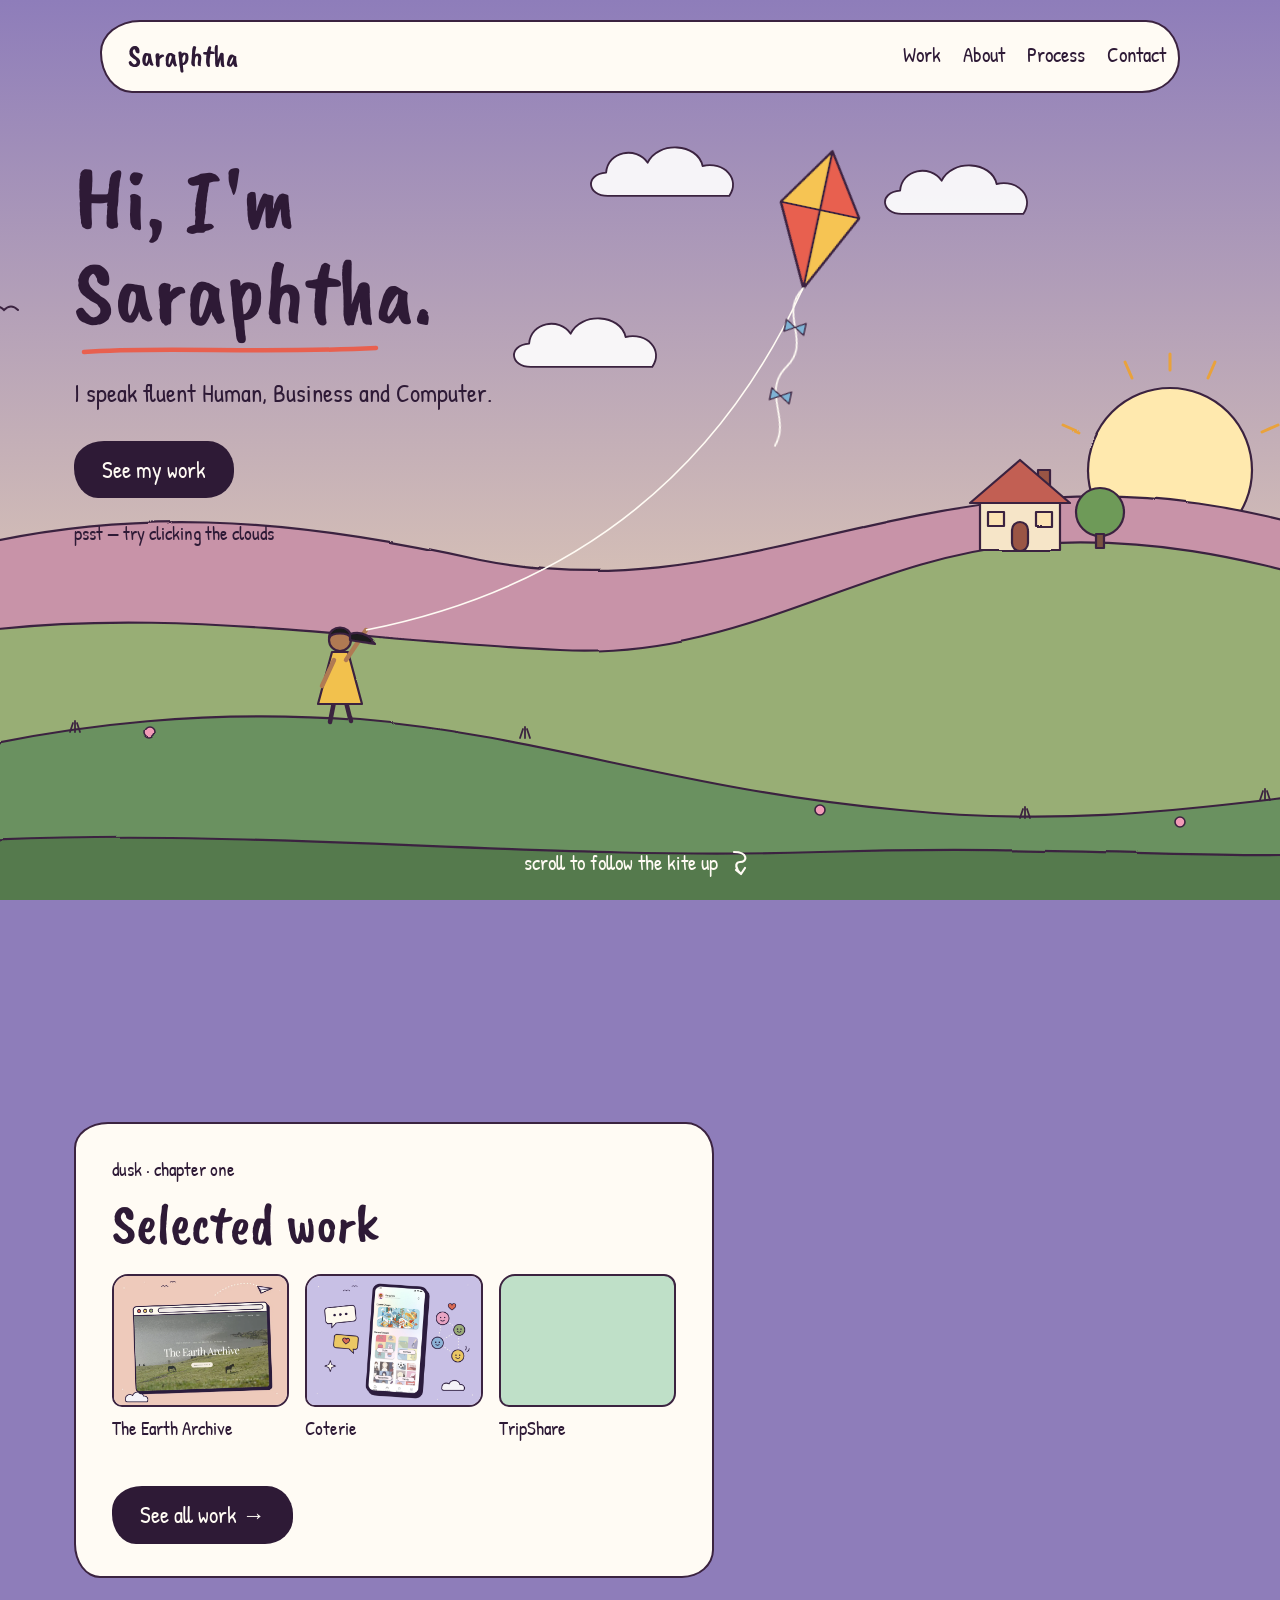
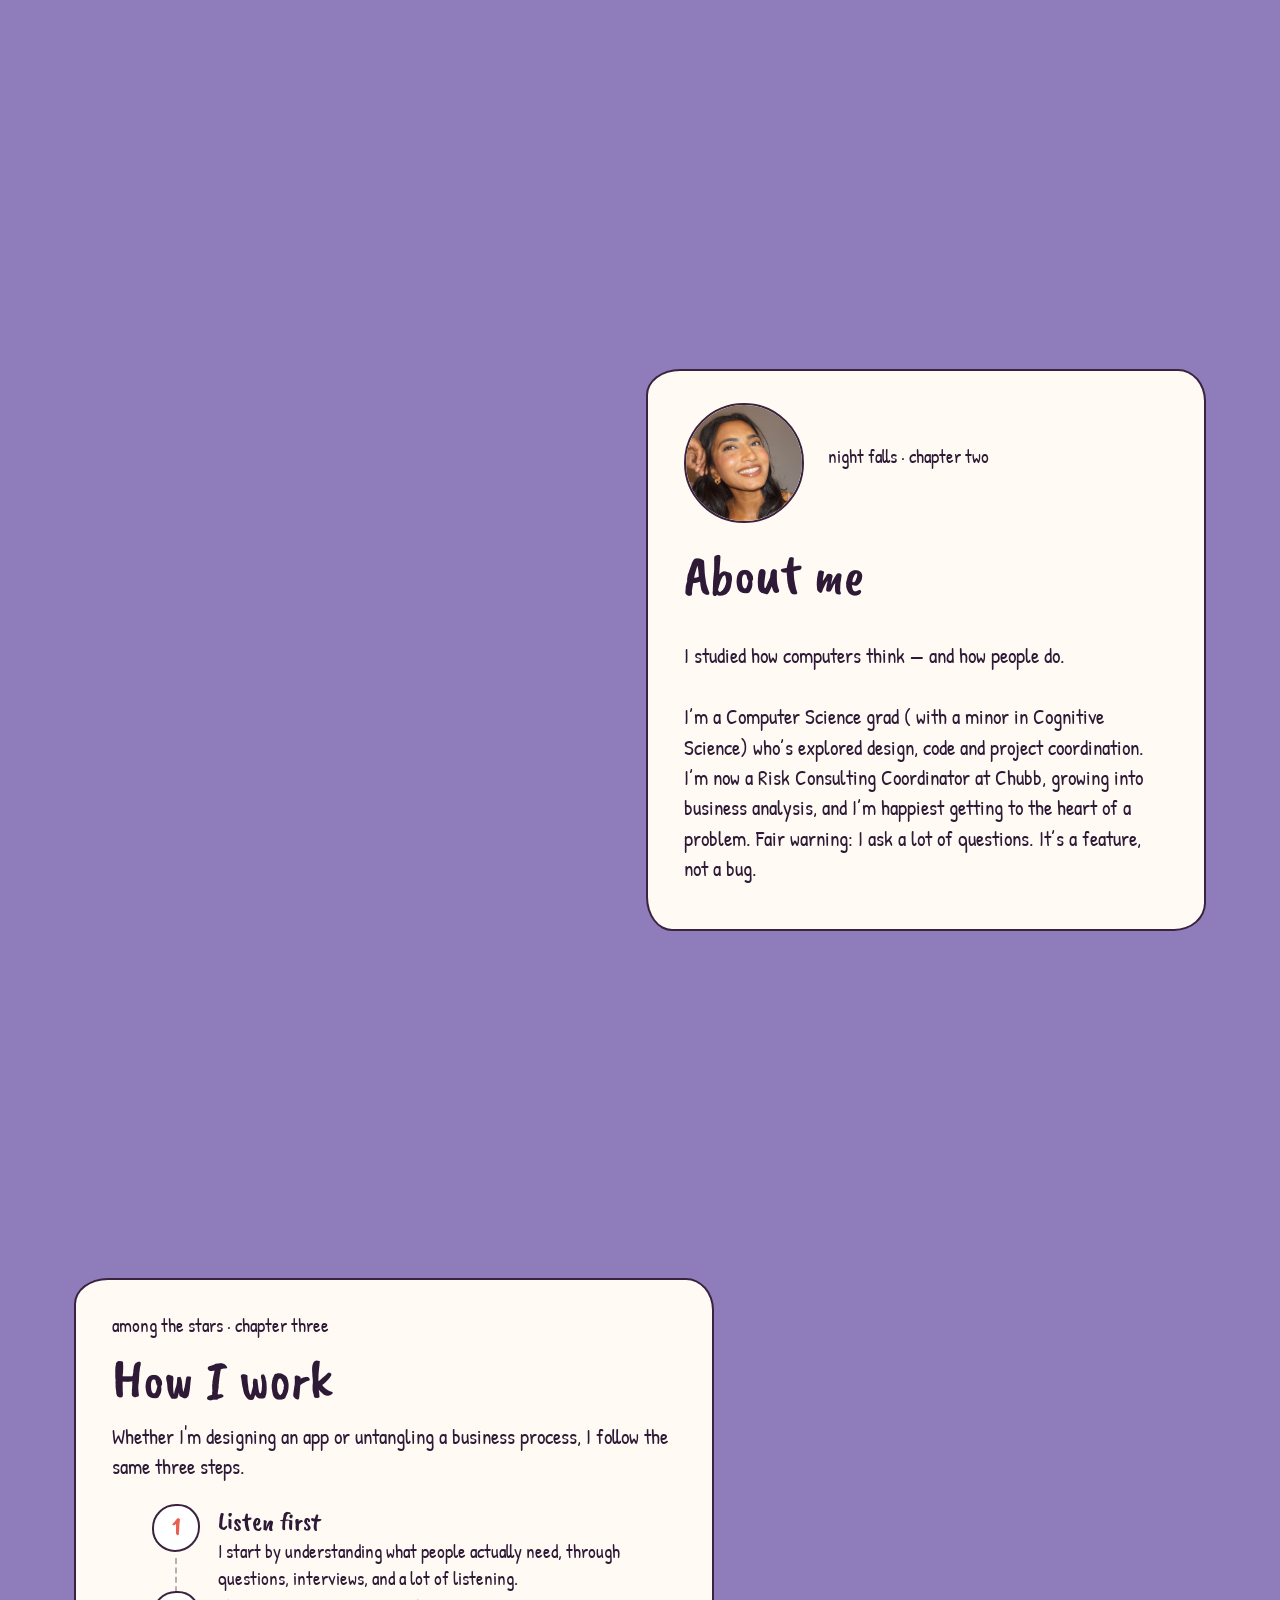
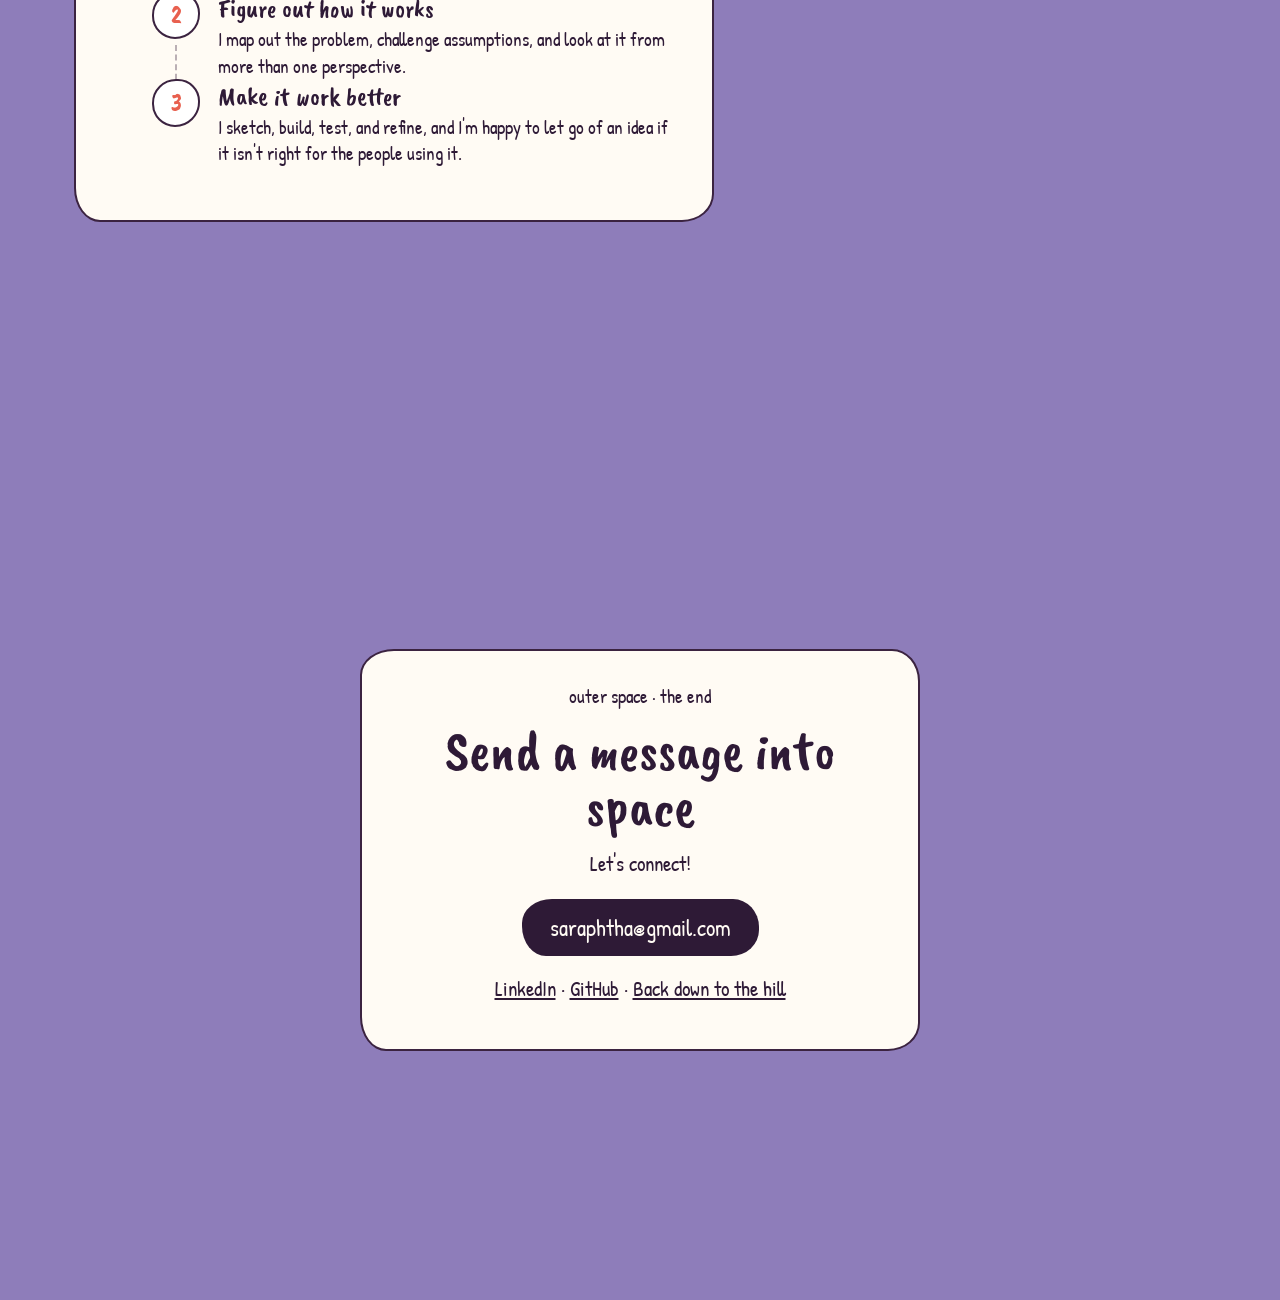
==== commit caf785a7: "Steps update" ====
--- a/index.html
+++ b/index.html
@@ -248,16 +248,12 @@
           <li>
             <a class="work-card" href="projects/project-one.html">
               <span class="work-card__image" style="background: #BFE0C8;"></span>
-              <span class="work-card__title">[Project three]</span>
+              <span class="work-card__title">TripShare</span>
             </a>
           </li>
 
-          <li>
-            <a class="work-card" href="projects/project-one.html">
-              <span class="work-card__image" style="background: #BFE0C8;"></span>
-              <span class="work-card__title">[Project four]</span>
-            </a>
-          </li>
+          
+
         </ul>
         <p class="work-more"><a class="btn" href="all-work.html">See all work →</a></p>   <!-- NEW -->
       </div>
@@ -282,11 +278,25 @@
       <div class="card card--wide">
         <p class="eyebrow">among the stars · chapter three</p>
         <h2>How I work</h2>
-        <ol class="steps">
-          <li><span class="steps__num">1</span>[Step one]</li>
-          <li><span class="steps__num">2</span>[Step two]</li>
-          <li><span class="steps__num">3</span>[Step three]</li>
-        </ol>
+                <!-- NEW: short intro line -->
+                <p>Whether I'm designing an app or untangling a business process, I follow the same three steps.</p>
+                <ol class="steps">
+                  <li>
+                    <span class="steps__num">1</span>
+                    <span class="steps__title">Listen first</span>                     <!-- NEW: step title -->
+                    I start by understanding what people actually need, through questions, interviews, and a lot of listening.
+                  </li>
+                  <li>
+                    <span class="steps__num">2</span>
+                    <span class="steps__title">Figure out how it works</span>
+                    I map out the problem, challenge assumptions, and look at it from more than one perspective.
+                  </li>
+                  <li>
+                    <span class="steps__num">3</span>
+                    <span class="steps__title">Make it work better</span>
+                    I sketch, build, test, and refine, and I'm happy to let go of an idea if it isn't right for the people using it.
+                  </li>
+                </ol>
       </div>
     </section>
 
--- a/style.css
+++ b/style.css
@@ -413,23 +413,56 @@
   font-size: 18px;
 }
 
-/* Process steps */
+//* CHANGED: Process steps — stacked rows with numbered circles */
 .steps {
-  display: grid;
-  grid-template-columns: repeat(3, minmax(0, 1fr));
-  gap: 18px;
-  margin: 0;
+  display: flex;
+  flex-direction: column;              /* one step per row instead of 3 columns */
+  gap: 22px;
+  margin: 20px 0 0;
   padding: 0;
   list-style: none;
-  font-size: 20px;
-  line-height: 1.35;
+}
+.steps li {
+  position: relative;
+  display: grid;
+  grid-template-columns: 48px 1fr;     /* circle on the left, words on the right */
+  column-gap: 18px;
+  font-size: 19px;
+  line-height: 1.4;
+}
+/* NEW: dashed line linking the circles, like a kite string */
+.steps li:not(:last-child)::before {
+  content: "";
+  position: absolute;
+  left: 23px;
+  top: 54px;
+  bottom: -20px;
+  border-left: 2px dashed var(--ink);
+  opacity: 0.35;
 }
 .steps__num {
+  grid-row: span 2;
+  display: flex;
+  align-items: center;
+  justify-content: center;
+  width: 48px;
+  height: 48px;
+  background: #FFFFFF;
+  border: 2px solid var(--ink);
+  border-radius: 50% 46% 52% 48%;      /* slightly wobbly hand-drawn circle */
+  font-family: var(--font-heading);
+  font-size: 26px;
+  color: var(--coral);
+}
+.steps__title {
   display: block;
+  margin: 4px 0 2px;
   font-family: var(--font-heading);
-  font-size: 34px;
-  color: var(--coral);
-}
+  font-size: 26px;
+  line-height: 1.1;
+}
+
+
 
 /* ==============================================================
    ANIMATIONS
@@ -481,8 +514,7 @@
   .section { padding: 140px 16px 80px; }
   .section--hero { padding-top: 170px; }
   .card { padding: 24px 22px; }
-  .work-grid,
-  .steps { grid-template-columns: 1fr; }
+  .work-grid { grid-template-columns: 1fr; }   /* CHANGED: removed .steps, it's already one column */
   .hero__intro { font-size: 22px; }
   .cloud:nth-of-type(3) { display: none; } /* fewer clouds on small screens */
 }
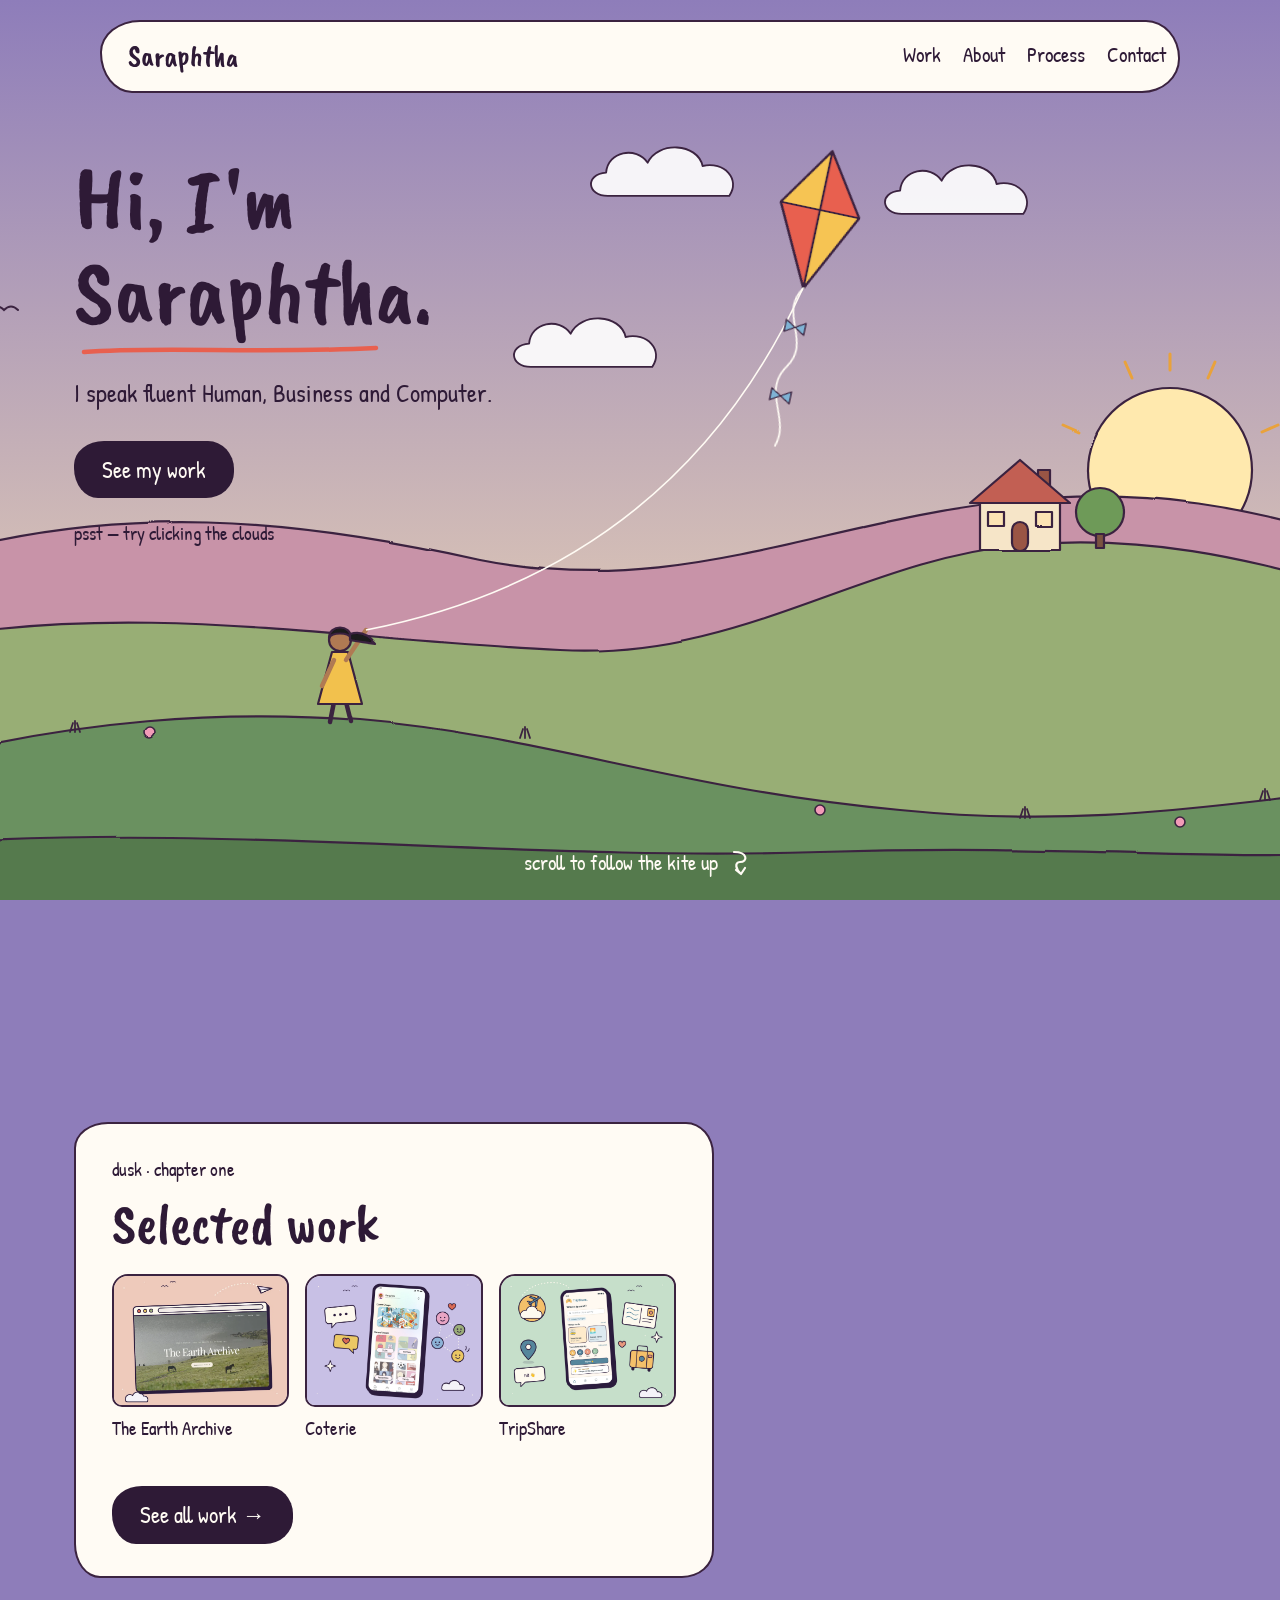
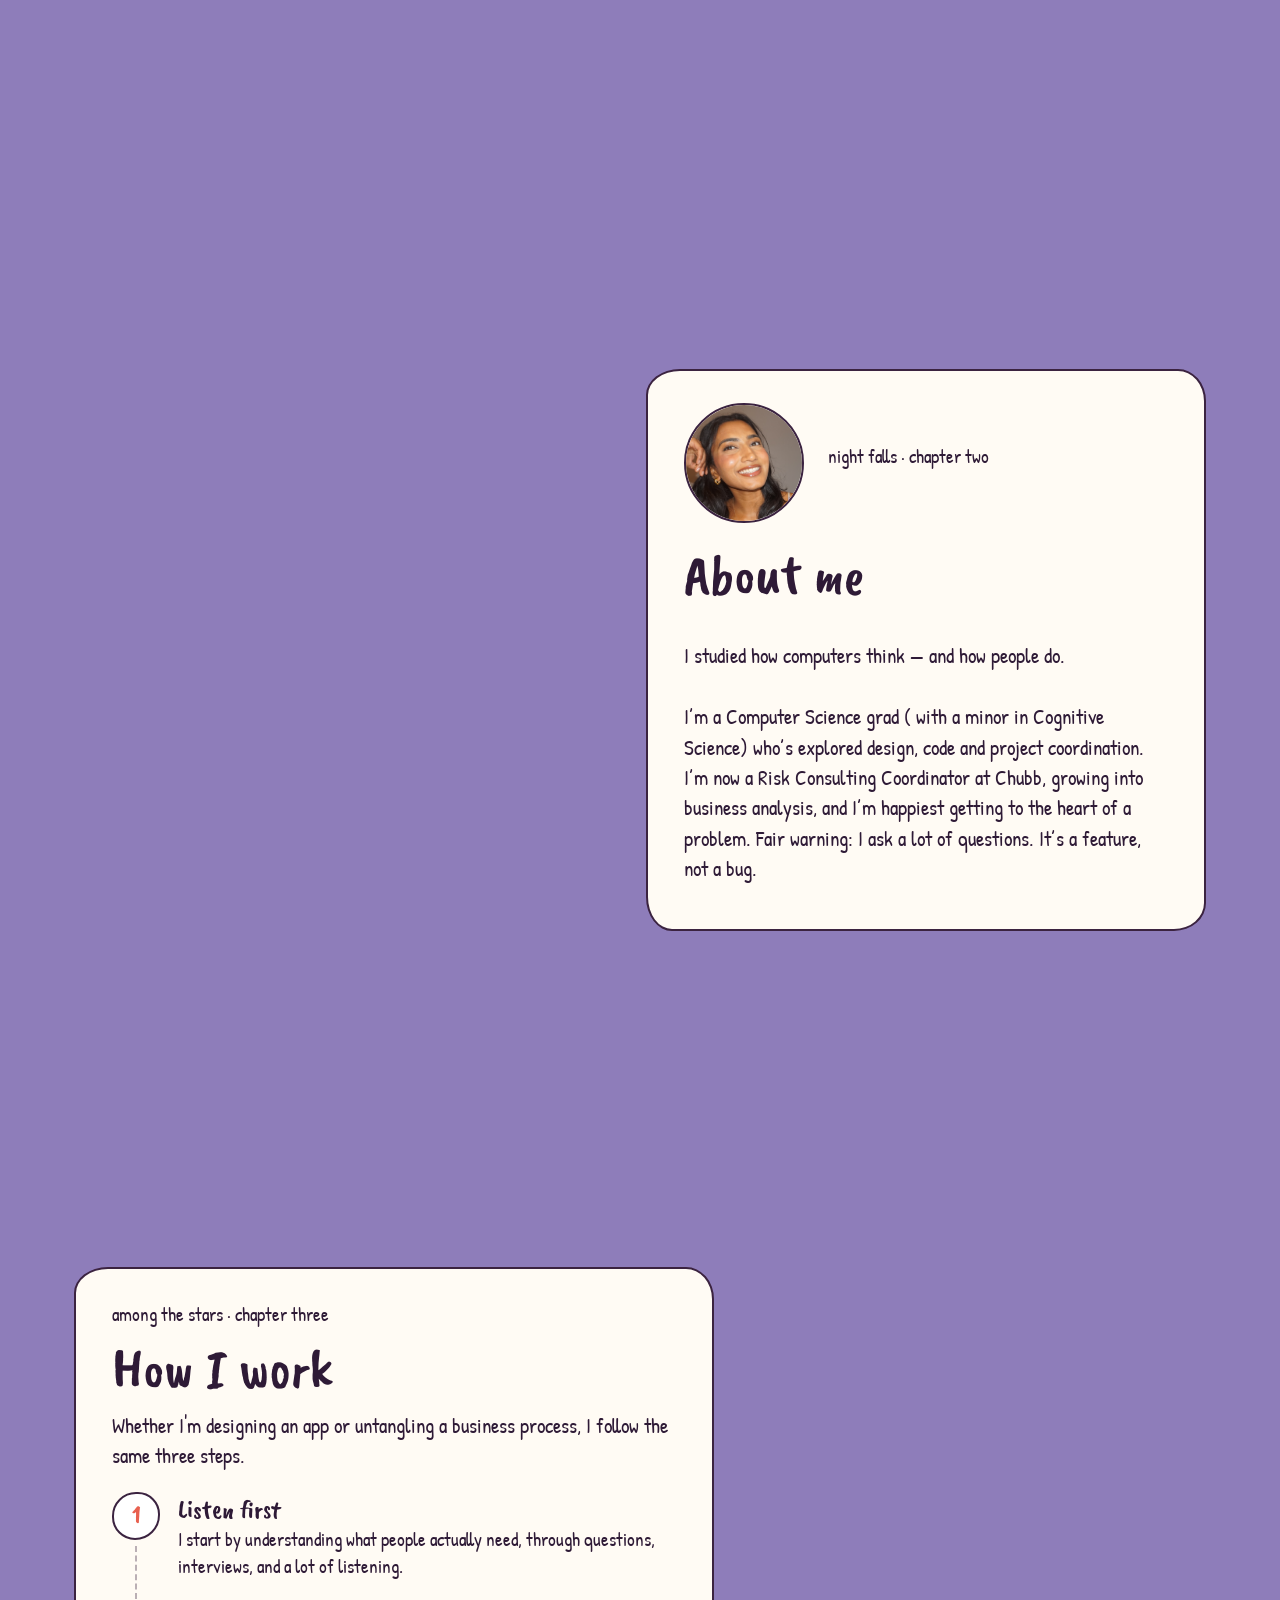
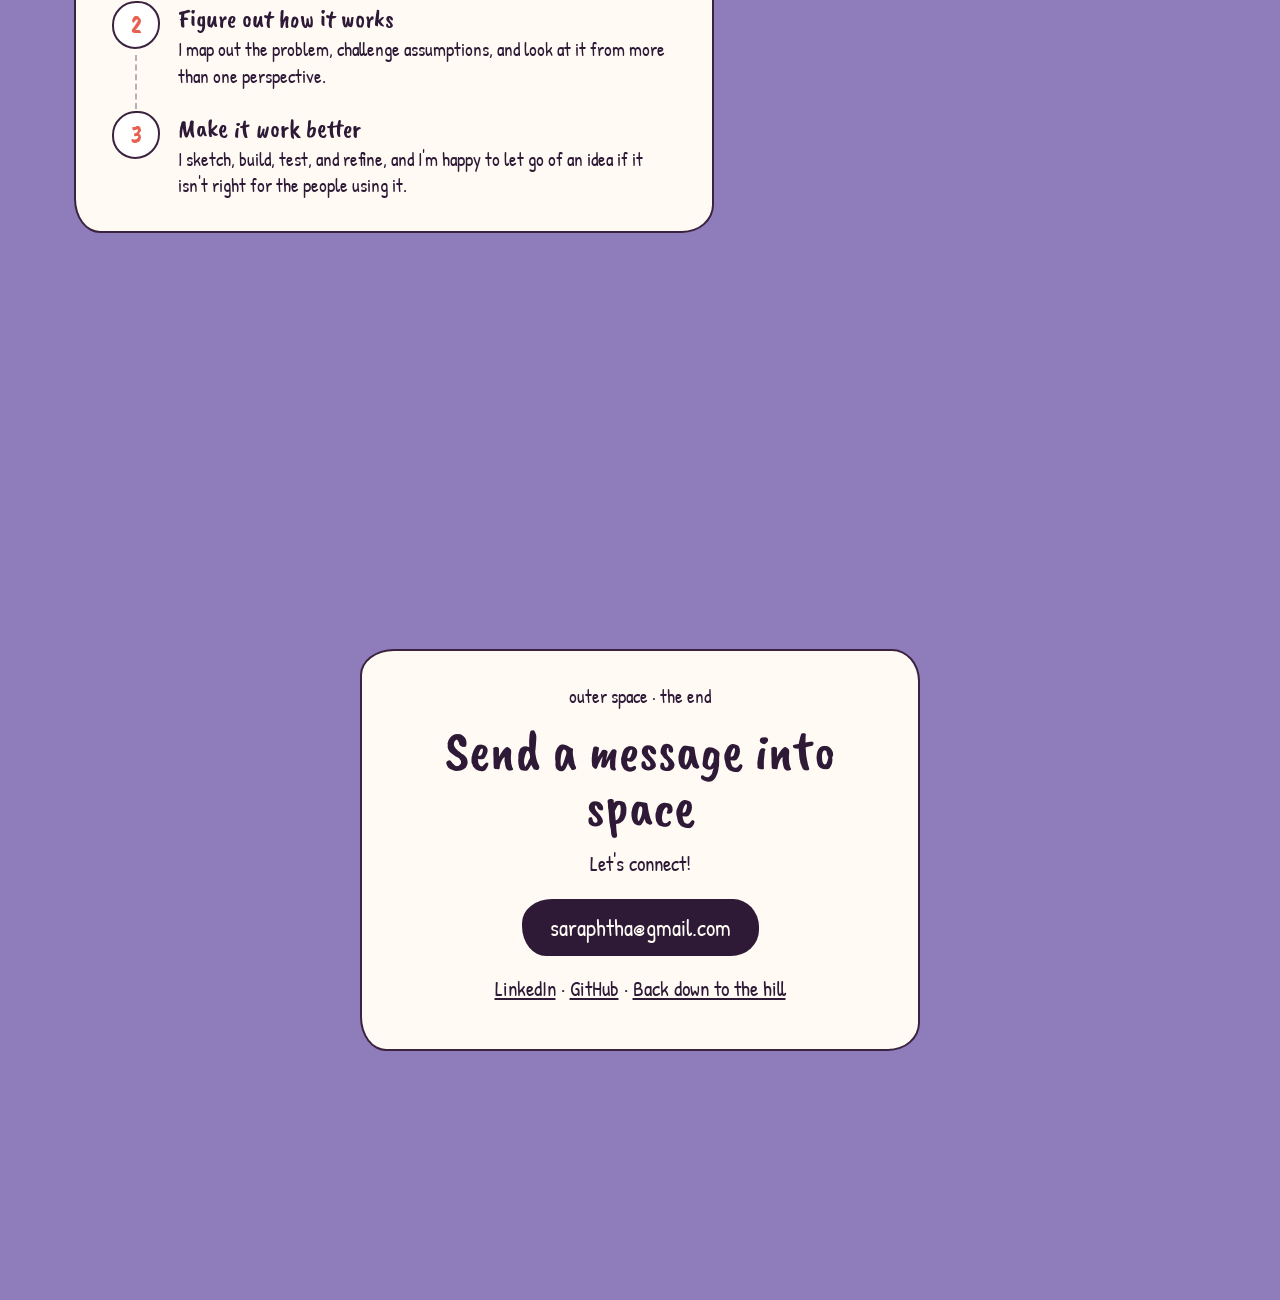
==== commit c138af69: "Project 3 updates" ====
--- a/index.html
+++ b/index.html
@@ -241,18 +241,18 @@
           </li>
           <li>
             <a class="work-card" href="projects/project-two.html">
-              <img src="images/cotrie-card.jpg" alt=" An app that helps university students find their people through interest-based groups."> 
+              <img src="images/cotrie-card.jpg" alt="An app that helps university students find their people through interest-based groups."> 
               <span class="work-card__title">Coterie</span>
             </a>
           </li>
+
           <li>
-            <a class="work-card" href="projects/project-one.html">
-              <span class="work-card__image" style="background: #BFE0C8;"></span>
+            <a class="work-card" href="projects/project-three.html">
+              <img src="images/tripshare-thumb.jpg" alt="A social app that helps travellers find things to do and connect with like-minded people wherever they go."> 
               <span class="work-card__title">TripShare</span>
             </a>
           </li>
 
-          
 
         </ul>
         <p class="work-more"><a class="btn" href="all-work.html">See all work →</a></p>   <!-- NEW -->
--- a/style.css
+++ b/style.css
@@ -413,7 +413,7 @@
   font-size: 18px;
 }
 
-//* CHANGED: Process steps — stacked rows with numbered circles */
+/* CHANGED: Process steps — stacked rows with numbered circles */
 .steps {
   display: flex;
   flex-direction: column;              /* one step per row instead of 3 columns */
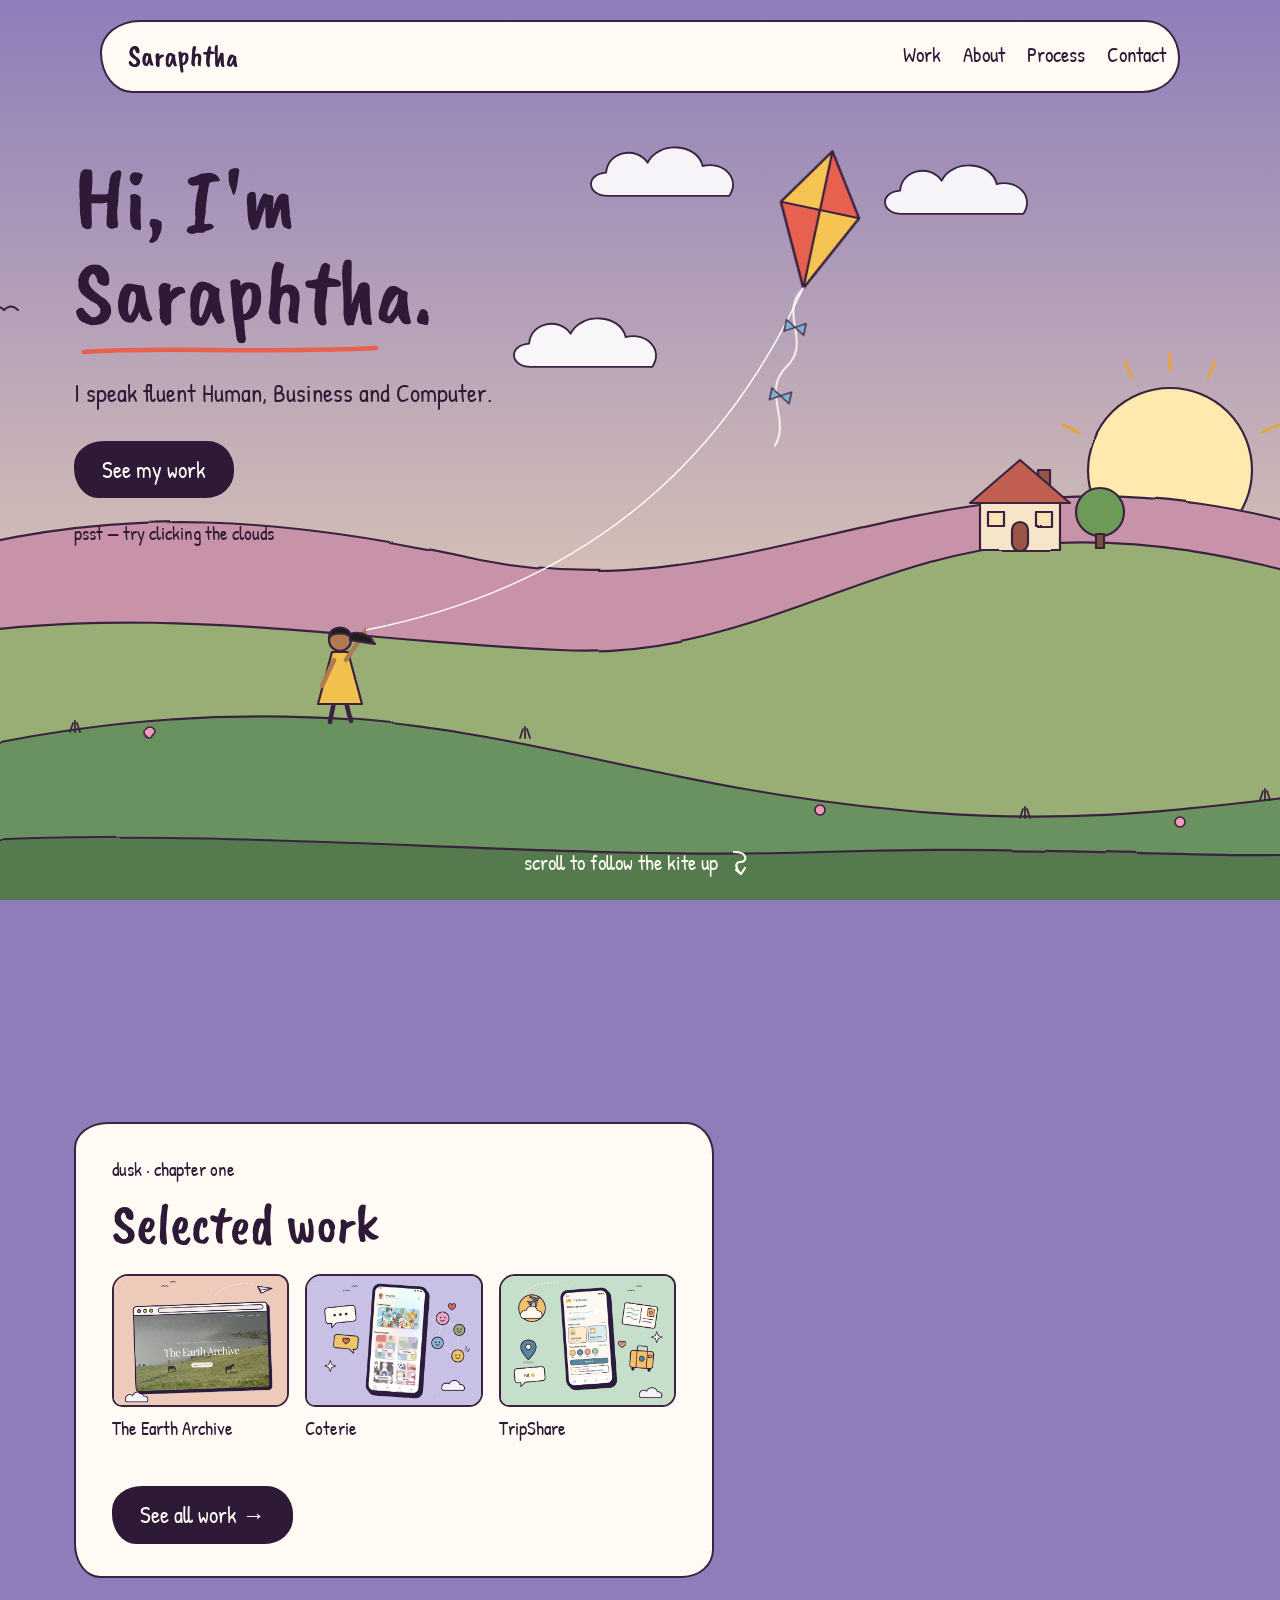
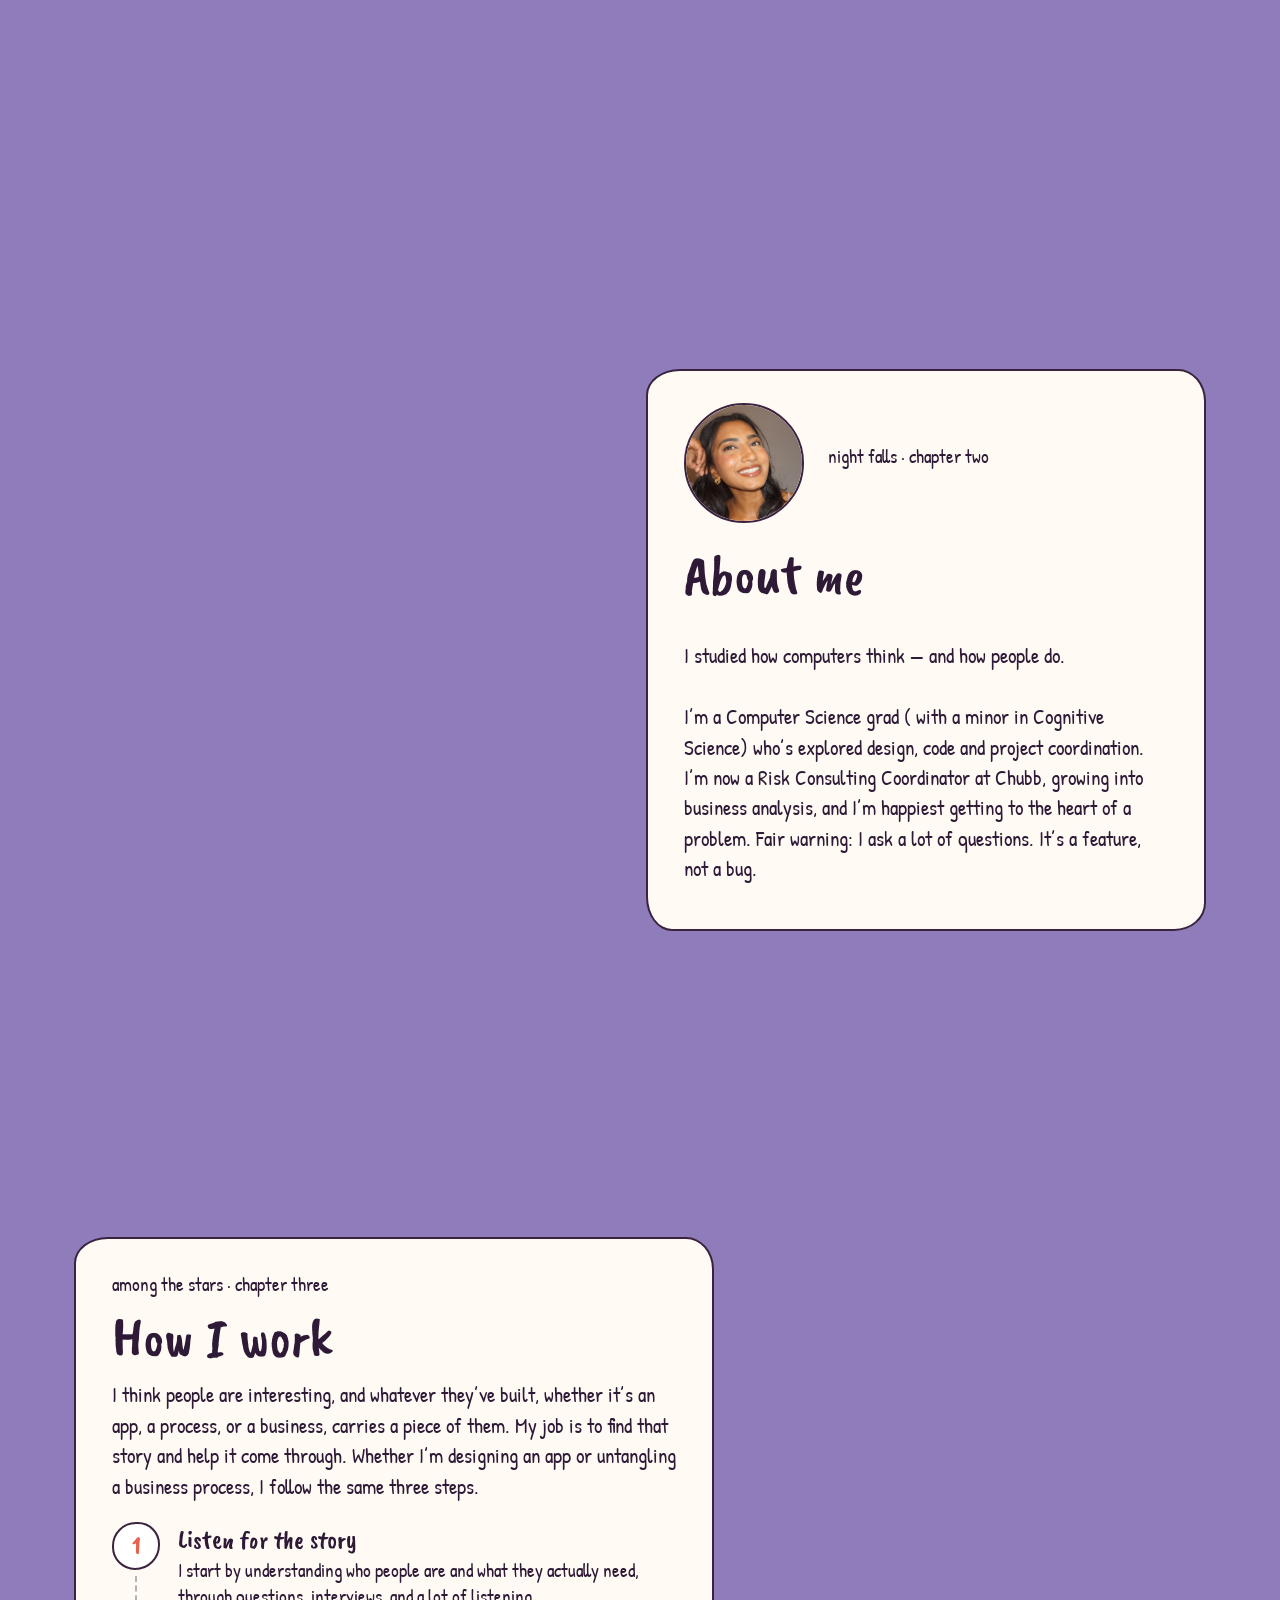
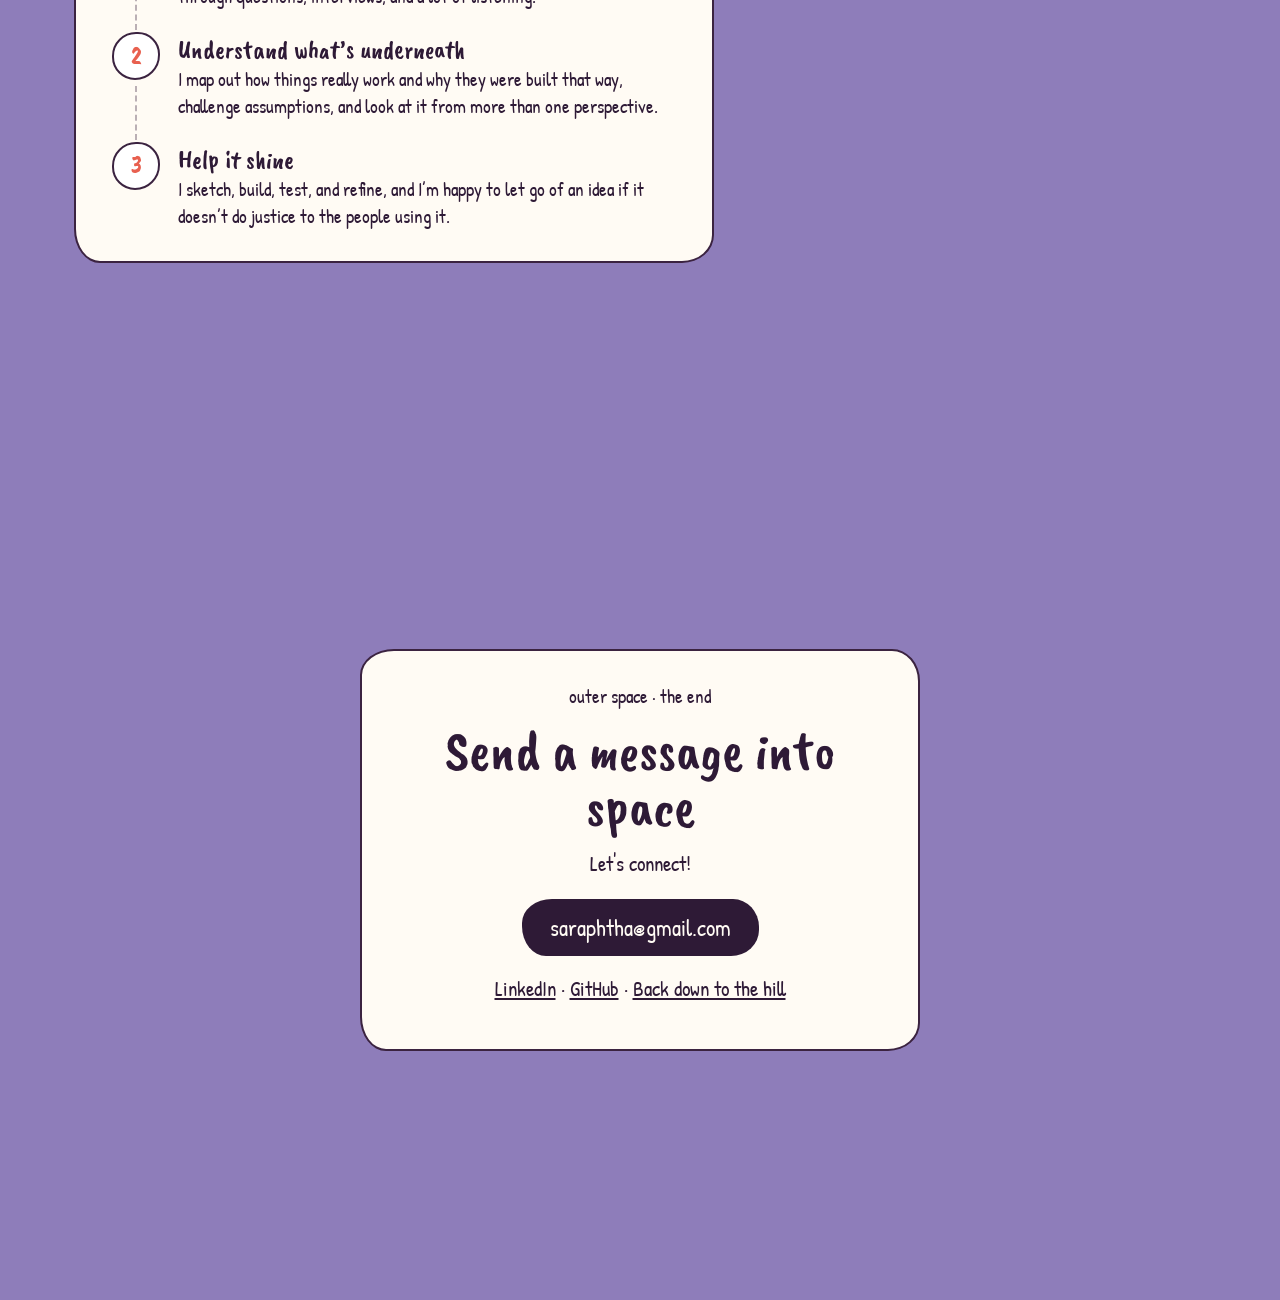
==== commit 8e4b56df: "Coterie P2 updates" ====
--- a/index.html
+++ b/index.html
@@ -279,22 +279,21 @@
         <p class="eyebrow">among the stars · chapter three</p>
         <h2>How I work</h2>
                 <!-- NEW: short intro line -->
-                <p>Whether I'm designing an app or untangling a business process, I follow the same three steps.</p>
+                <p>I think people are interesting, and whatever they’ve built, whether it’s an app, a process, or a business, carries a piece of them. My job is to find that story and help it come through. Whether I’m designing an app or untangling a business process, I follow the same three steps.</p>
                 <ol class="steps">
                   <li>
                     <span class="steps__num">1</span>
-                    <span class="steps__title">Listen first</span>                     <!-- NEW: step title -->
-                    I start by understanding what people actually need, through questions, interviews, and a lot of listening.
-                  </li>
+                    <span class="steps__title">Listen for the story</span>                     <!-- NEW: step title -->
+                    I start by understanding who people are and what they actually need, through questions, interviews, and a lot of listening.
                   <li>
                     <span class="steps__num">2</span>
-                    <span class="steps__title">Figure out how it works</span>
-                    I map out the problem, challenge assumptions, and look at it from more than one perspective.
+                    <span class="steps__title">Understand what’s underneath</span>
+                    I map out how things really work and why they were built that way, challenge assumptions, and look at it from more than one perspective.
                   </li>
                   <li>
                     <span class="steps__num">3</span>
-                    <span class="steps__title">Make it work better</span>
-                    I sketch, build, test, and refine, and I'm happy to let go of an idea if it isn't right for the people using it.
+                    <span class="steps__title">Help it shine</span>
+                    I sketch, build, test, and refine, and I’m happy to let go of an idea if it doesn’t do justice to the people using it.
                   </li>
                 </ol>
       </div>
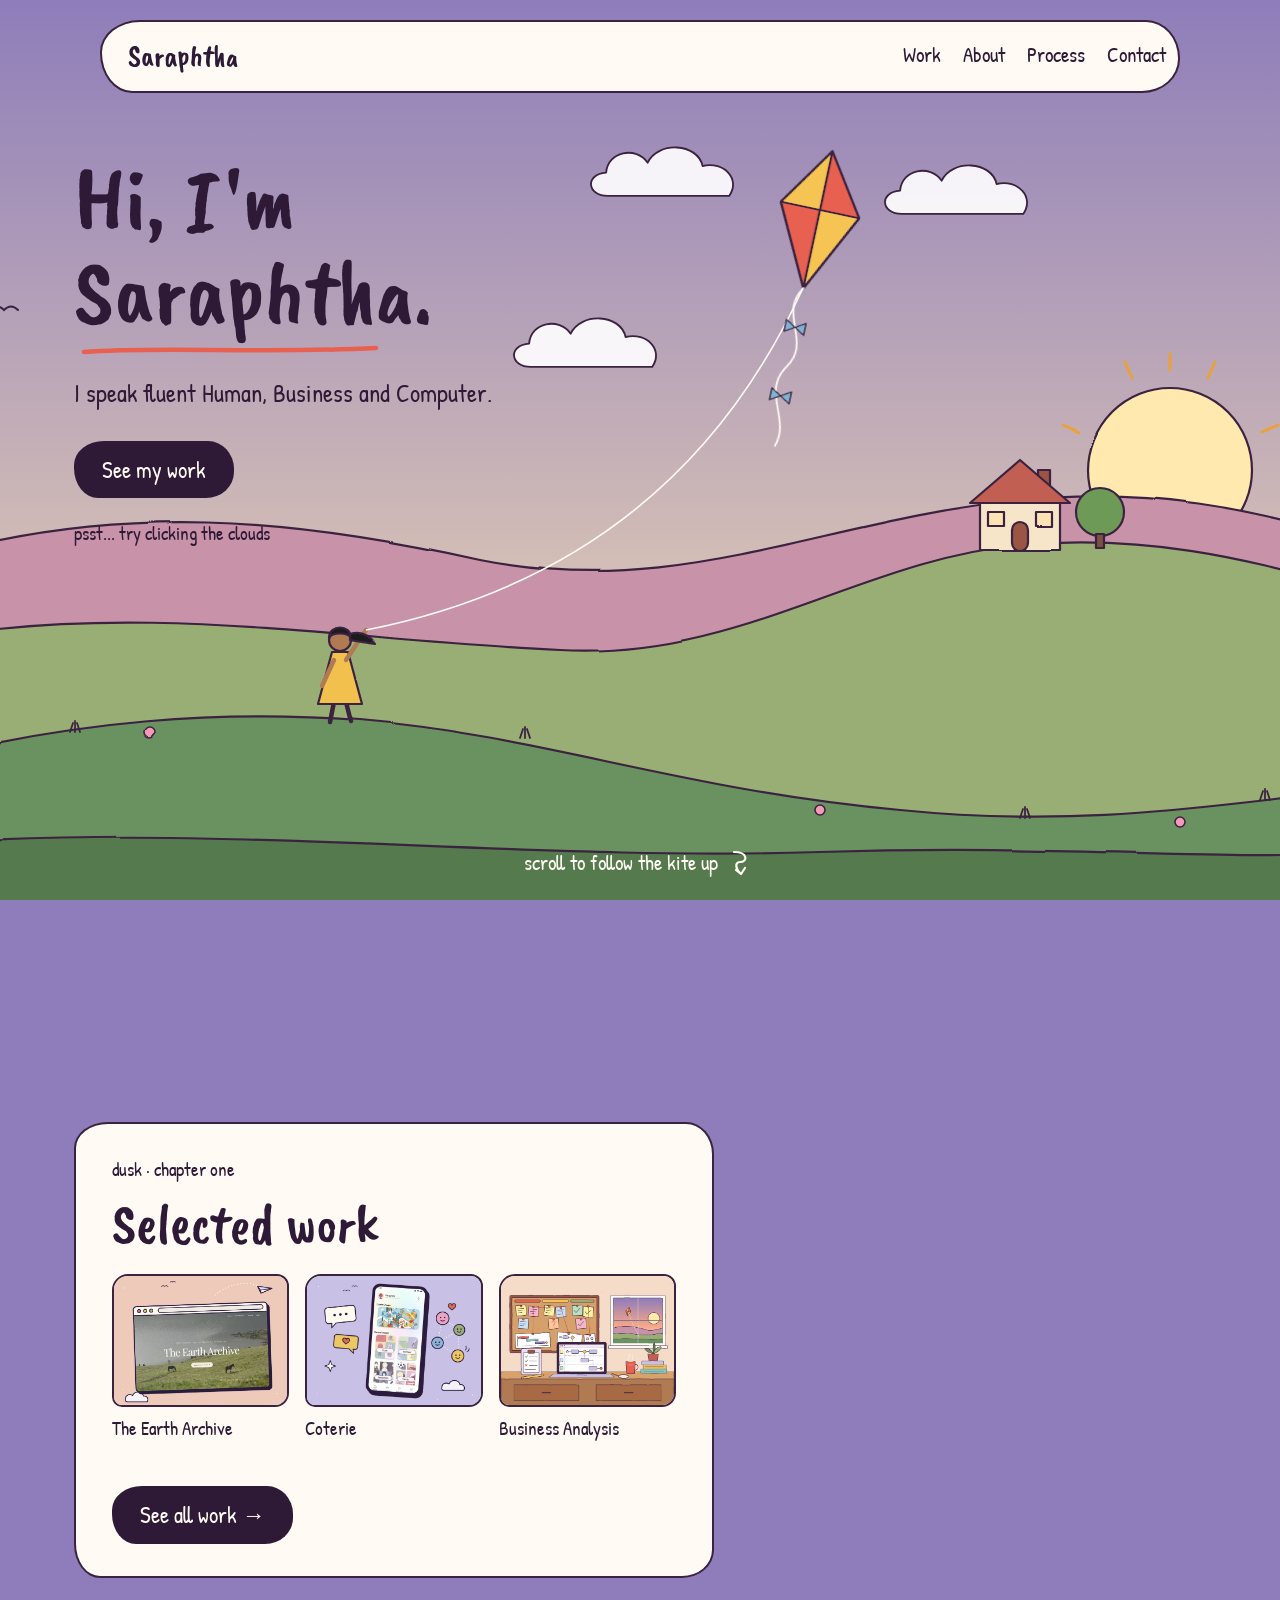
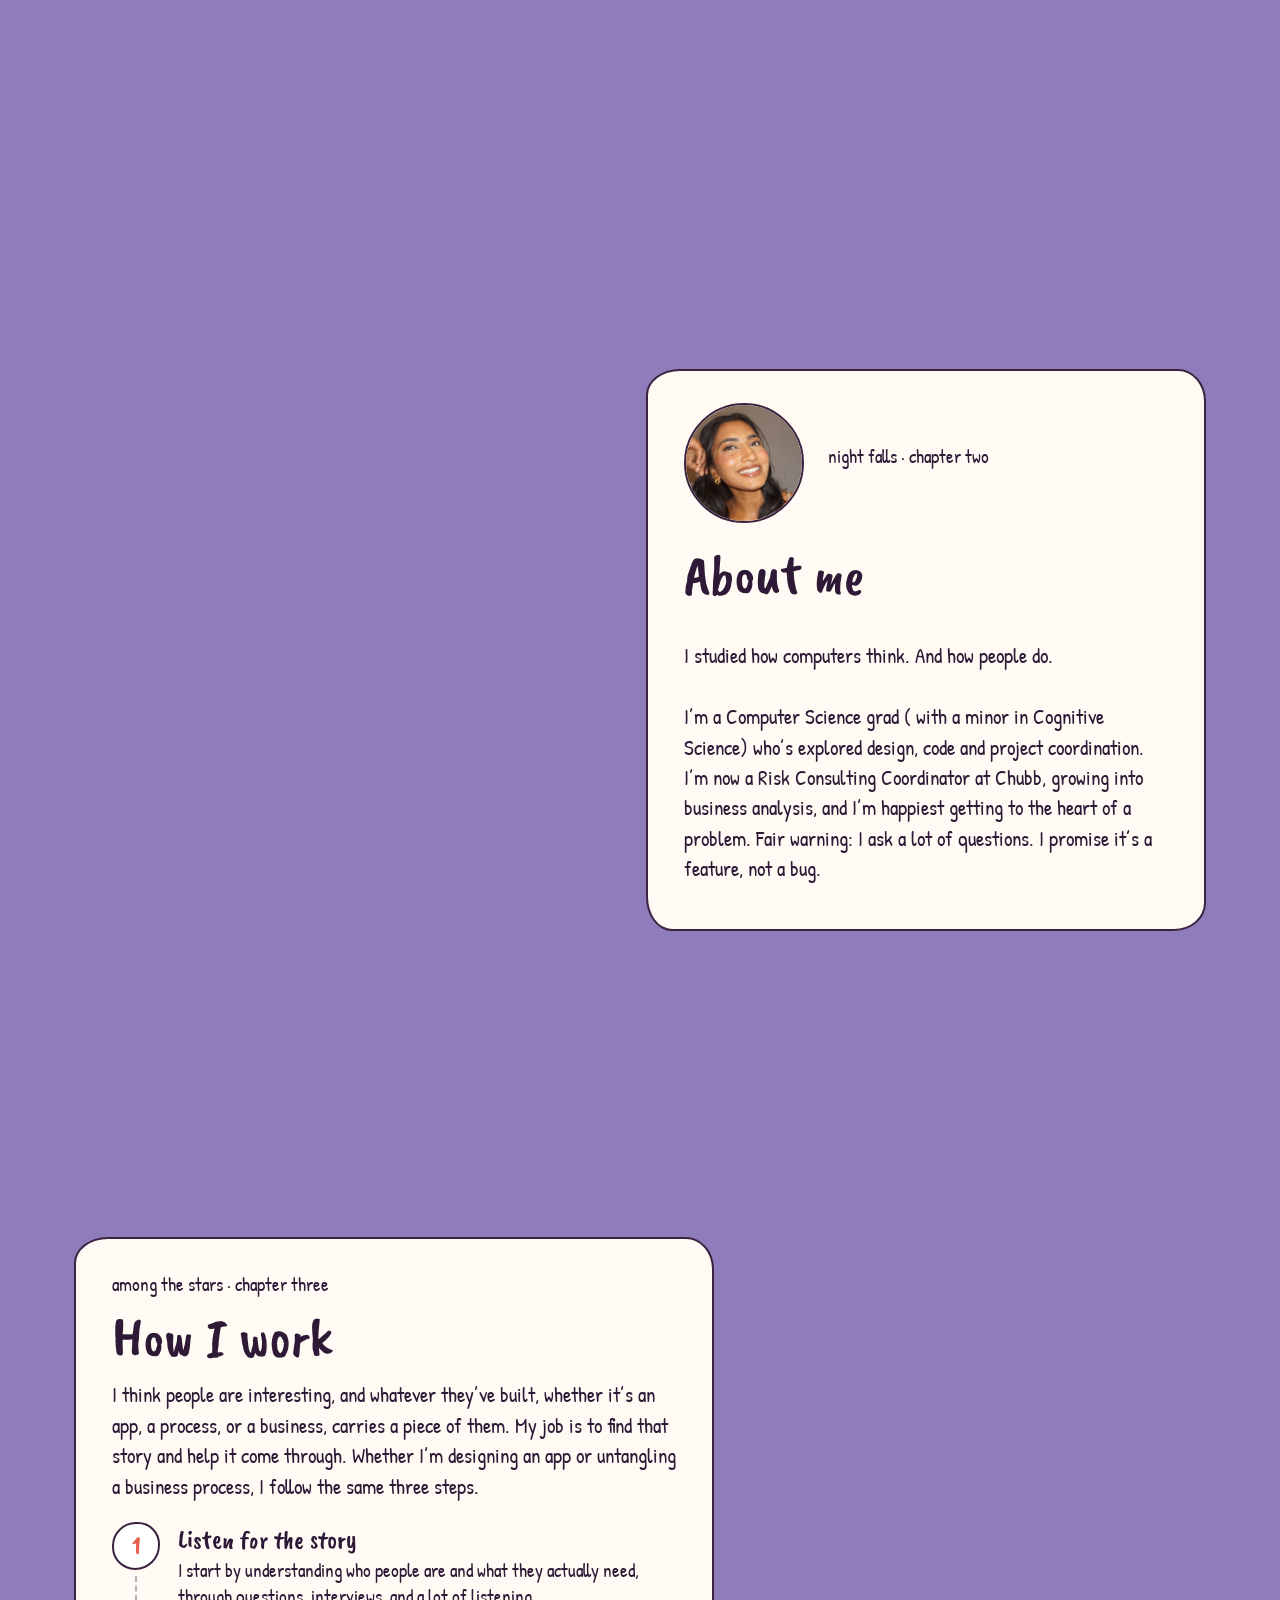
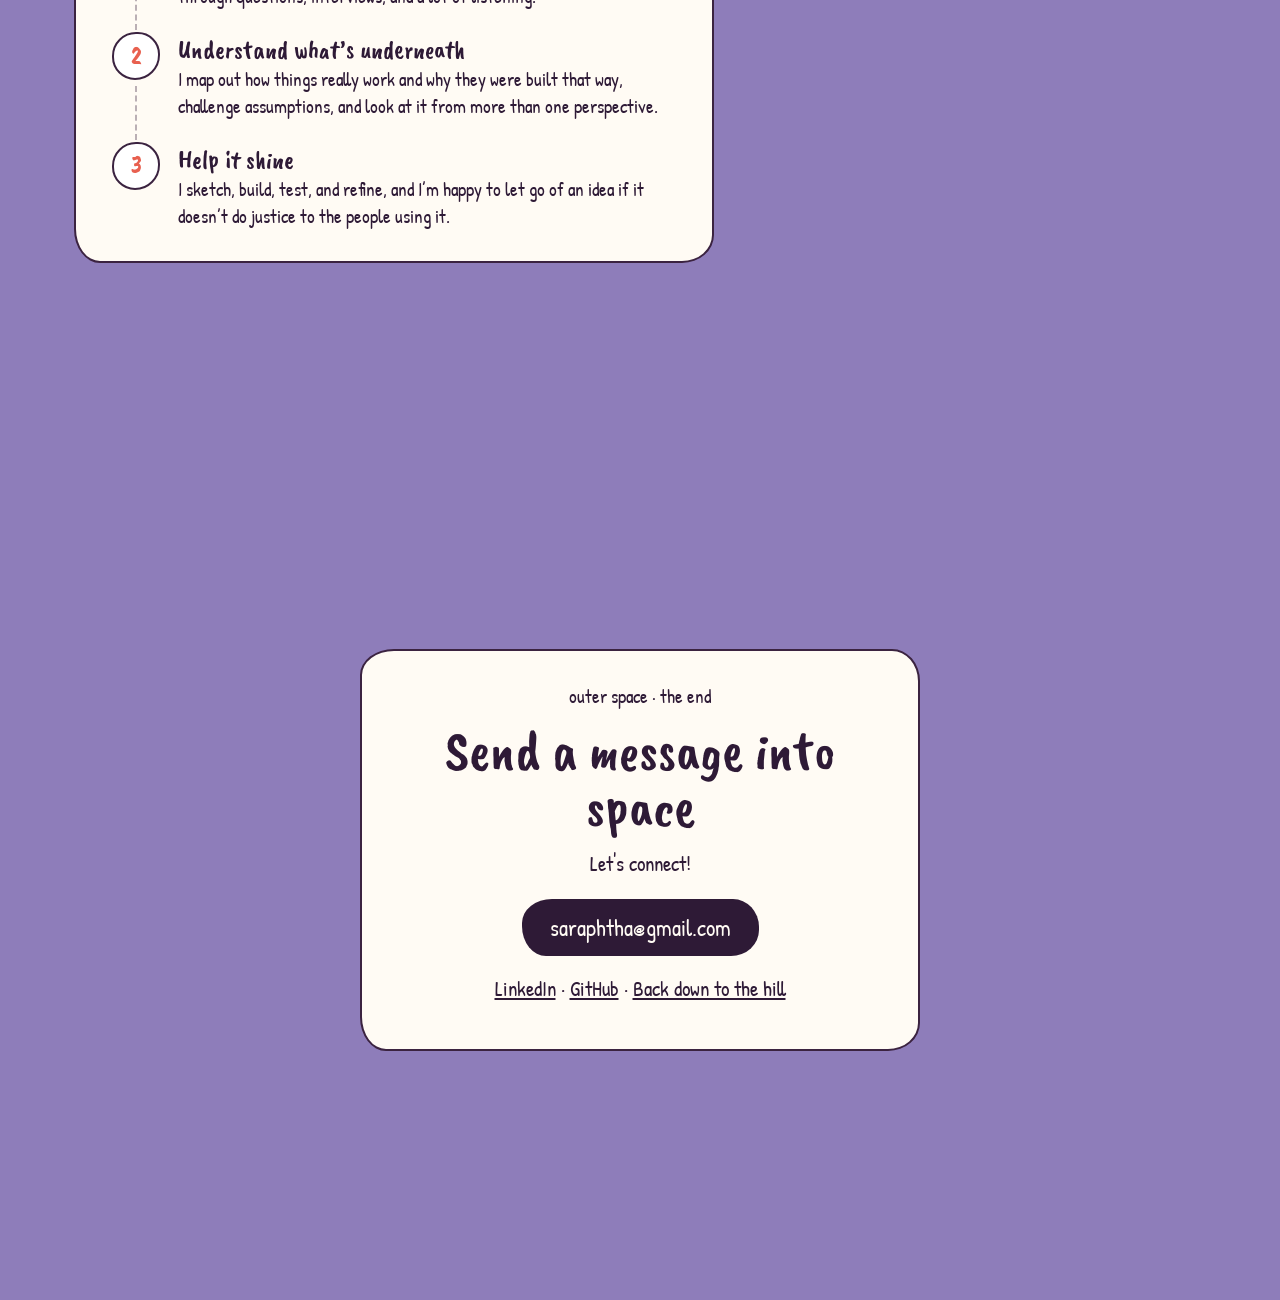
==== commit 382c507f: "BA page addition" ====
--- a/index.html
+++ b/index.html
@@ -213,7 +213,7 @@
         </svg>
         <p class="hero__intro"> I speak fluent Human, Business and Computer.</p>
         <a class="btn" href="#work">See my work</a>                          <!-- CHANGED: button text -->
-        <p class="hero__hint">psst — try clicking the clouds</p>
+        <p class="hero__hint">psst... try clicking the clouds</p>
         </div>
 
         <!-- CHANGED: moved OUTSIDE the hero box so it can sit at the bottom centre of the screen.
@@ -247,9 +247,9 @@
           </li>
 
           <li>
-            <a class="work-card" href="projects/project-three.html">
-              <img src="images/tripshare-thumb.jpg" alt="A social app that helps travellers find things to do and connect with like-minded people wherever they go."> 
-              <span class="work-card__title">TripShare</span>
+            <a class="work-card" href="projects/business-analysis.html">
+              <img src="images/ba-cover.jpg" alt="I ask a lot of questions. Here's what they built: a roadmap, process maps, test cases and a BA plan."> 
+              <span class="work-card__title">Business Analysis</span>
             </a>
           </li>
 
@@ -266,9 +266,9 @@
           <img class="about__photo" src="images/me.jpg" alt="Photo of Saraphtha">
           <p class="eyebrow">night falls · chapter two</p>
           <h2>About me</h2>
-          <p>I studied how computers think — and how people do.<br> <br>
-
-            I’m a Computer Science grad ( with a minor in Cognitive Science) who’s explored design, code and project coordination. I’m now a Risk Consulting Coordinator at Chubb, growing into business analysis, and I’m happiest getting to the heart of a problem. Fair warning: I ask a lot of questions. It’s a feature, not a bug.</p>
+          <p>I studied how computers think. And how people do.<br> <br>
+
+            I’m a Computer Science grad ( with a minor in Cognitive Science) who’s explored design, code and project coordination. I’m now a Risk Consulting Coordinator at Chubb, growing into business analysis, and I’m happiest getting to the heart of a problem. Fair warning: I ask a lot of questions. I promise it’s a feature, not a bug.</p>
         </div>
       </div>
     </section>
--- a/style.css
+++ b/style.css
@@ -759,3 +759,140 @@
 }
 .gallery__dot[aria-current="true"]::after { background: #b788ea; }
 
+/* ==============================================================
+   NEW: BUSINESS ANALYSIS COURSE PAGE (projects/business-analysis.html)
+   ============================================================== */
+
+/* Sub-headings inside each piece of work */
+.project h3 {
+  margin: 28px 0 6px;
+  font-family: var(--font-heading);
+  font-weight: 400;
+  font-size: 30px;
+  line-height: 1.1;
+}
+
+/* Contents cards at the top */
+.course-toc {
+  display: grid;
+  grid-template-columns: repeat(4, minmax(0, 1fr));
+  gap: 14px;
+  margin: 32px 0 8px;
+  padding: 0;
+  list-style: none;
+}
+.course-toc__card {
+  display: flex;
+  flex-direction: column;
+  gap: 2px;
+  height: 100%;
+  padding: 16px 16px 14px;
+  background: #FFFFFF;
+  border: 2px solid var(--ink);
+  border-radius: var(--wobbly-big);
+  text-decoration: none;
+  transition: transform 0.25s ease, box-shadow 0.25s ease;
+}
+.course-toc__card:hover,
+.course-toc__card:focus-visible {
+  transform: translateY(-4px) rotate(-1deg);
+  box-shadow: 0 12px 26px rgba(46, 26, 54, 0.18);
+}
+.course-toc__num { font-family: var(--font-heading); font-size: 30px; line-height: 1; color: var(--coral); }
+.course-toc__title { font-family: var(--font-heading); font-size: 24px; line-height: 1.05; }
+.course-toc__case { font-size: 16px; color: #7A3B2E; }
+.course-toc__status {
+  align-self: flex-start;
+  margin-top: auto;
+  padding: 0 10px;
+  border: 2px dashed var(--ink);
+  border-radius: var(--wobbly-small);
+  font-size: 14px;
+}
+.course-toc__status--done { background: #BFE0C8; border-style: solid; }
+
+/* Each assignment section */
+.course-piece {
+  margin-top: 64px;
+  padding-top: 40px;
+  border-top: 2px dashed rgba(59, 35, 64, 0.35);
+  scroll-margin-top: 24px;
+}
+.course-piece h2 { margin-top: 0; }
+
+/* "In progress" note for unfinished pieces */
+.course-soon {
+  margin: 20px 0 0;
+  padding: 18px 22px;
+  background: #F3E9FB;
+  border: 2px dashed var(--ink);
+  border-radius: var(--wobbly-big);
+}
+.course-soon p { margin: 0; }
+
+/* Roadmap image shows the whole page instead of cropping it */
+.project__zoom { display: block; }
+.project__image--contain {
+  aspect-ratio: auto;
+  height: auto;
+  object-fit: contain;
+  background: #FFFFFF;
+  transition: transform 0.2s ease;
+}
+.project__zoom:hover .project__image--contain { transform: translateY(-3px) rotate(-0.5deg); }
+.project__caption { margin: -8px 0 0; text-align: center; font-size: 18px; }
+
+/* Bullet lists */
+.project__list { padding-left: 24px; }
+.project__list li { margin-bottom: 10px; }
+
+/* The three roadmap stages */
+.roadmap-stages {
+  display: grid;
+  grid-template-columns: repeat(3, minmax(0, 1fr));
+  gap: 16px;
+  margin: 28px 0;
+  padding: 0;
+  list-style: none;
+}
+.roadmap-stage {
+  display: flex;
+  flex-direction: column;
+  gap: 2px;
+  padding: 18px 20px;
+  background: #FFFFFF;
+  border: 2px solid var(--ink);
+  border-radius: var(--wobbly-big);
+  font-size: 18px;
+}
+.roadmap-stage p { margin: 8px 0 0; }
+.roadmap-stage__tag {
+  align-self: flex-start;
+  padding: 2px 12px;
+  border: 2px solid var(--ink);
+  border-radius: var(--wobbly-small);
+  font-size: 16px;
+}
+.roadmap-stage:nth-child(1) .roadmap-stage__tag { background: #F3C9B8; }
+.roadmap-stage:nth-child(2) .roadmap-stage__tag { background: #C9C2E8; }
+.roadmap-stage:nth-child(3) .roadmap-stage__tag { background: #BFE0C8; }
+.roadmap-stage__name { margin-top: 8px; font-family: var(--font-heading); font-size: 28px; line-height: 1.05; }
+.roadmap-stage__when { color: #7A3B2E; font-size: 17px; }
+
+/* Small label on the All Work card */
+.all-work__badge {
+  display: inline-block;
+  margin-left: 6px;
+  padding: 0 10px;
+  background: var(--sunny);
+  color: var(--text);
+  border: 2px solid var(--ink);
+  border-radius: var(--wobbly-small);
+  font-size: 14px;
+}
+
+@media (max-width: 760px) {
+  .course-toc { grid-template-columns: repeat(2, minmax(0, 1fr)); }
+  .roadmap-stages { grid-template-columns: 1fr; }
+}
+
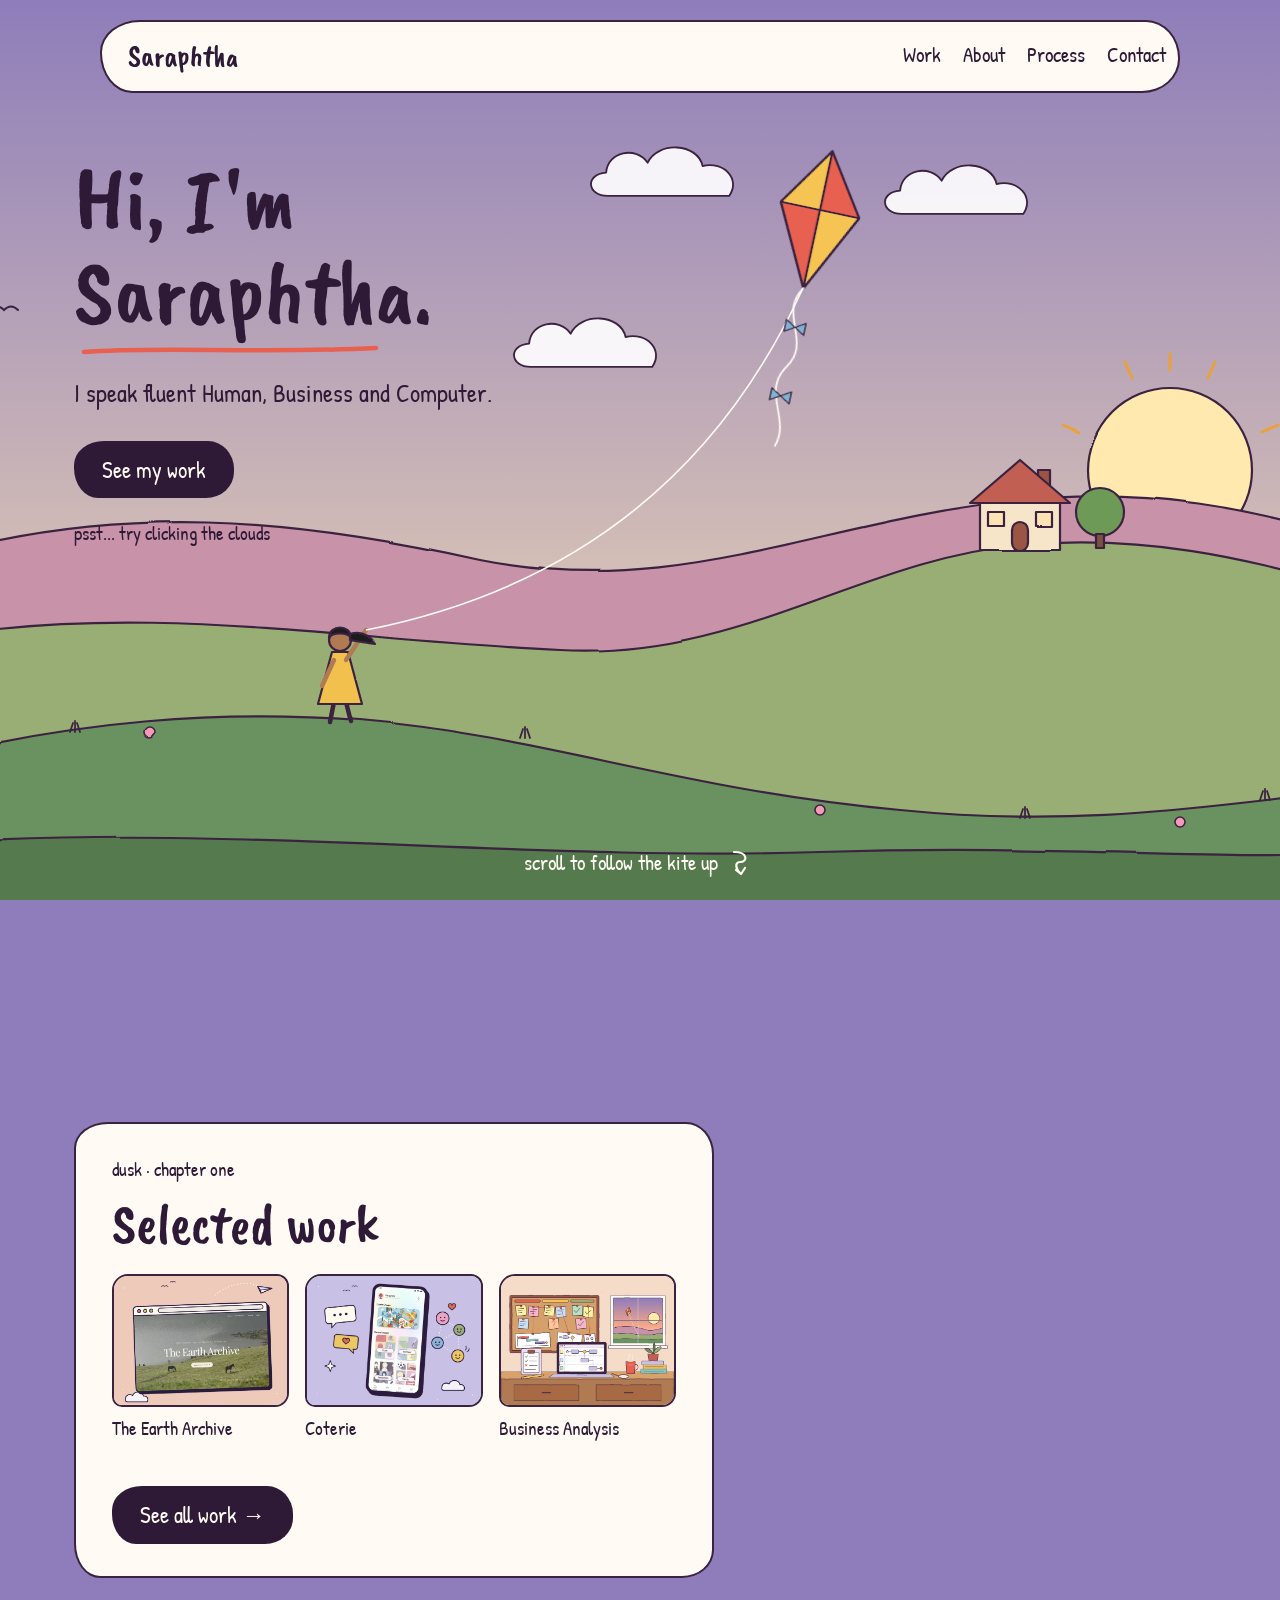
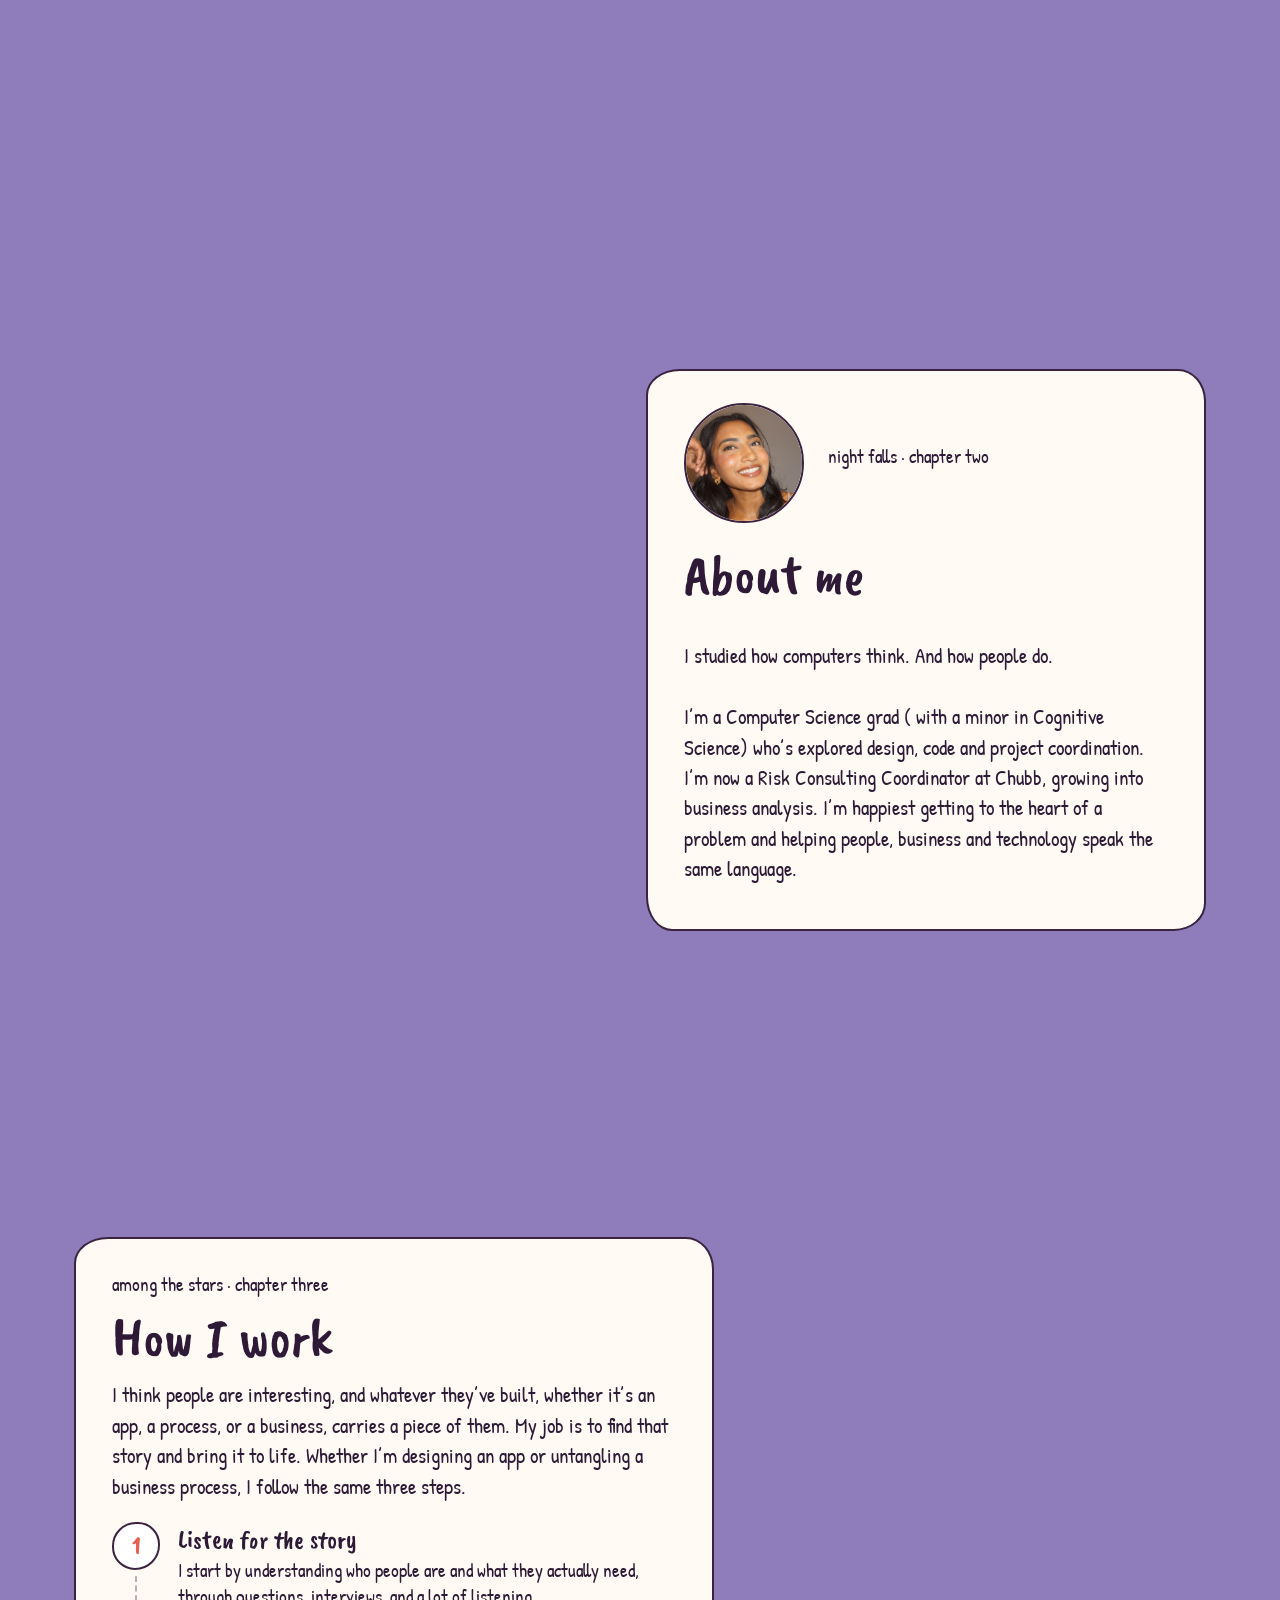
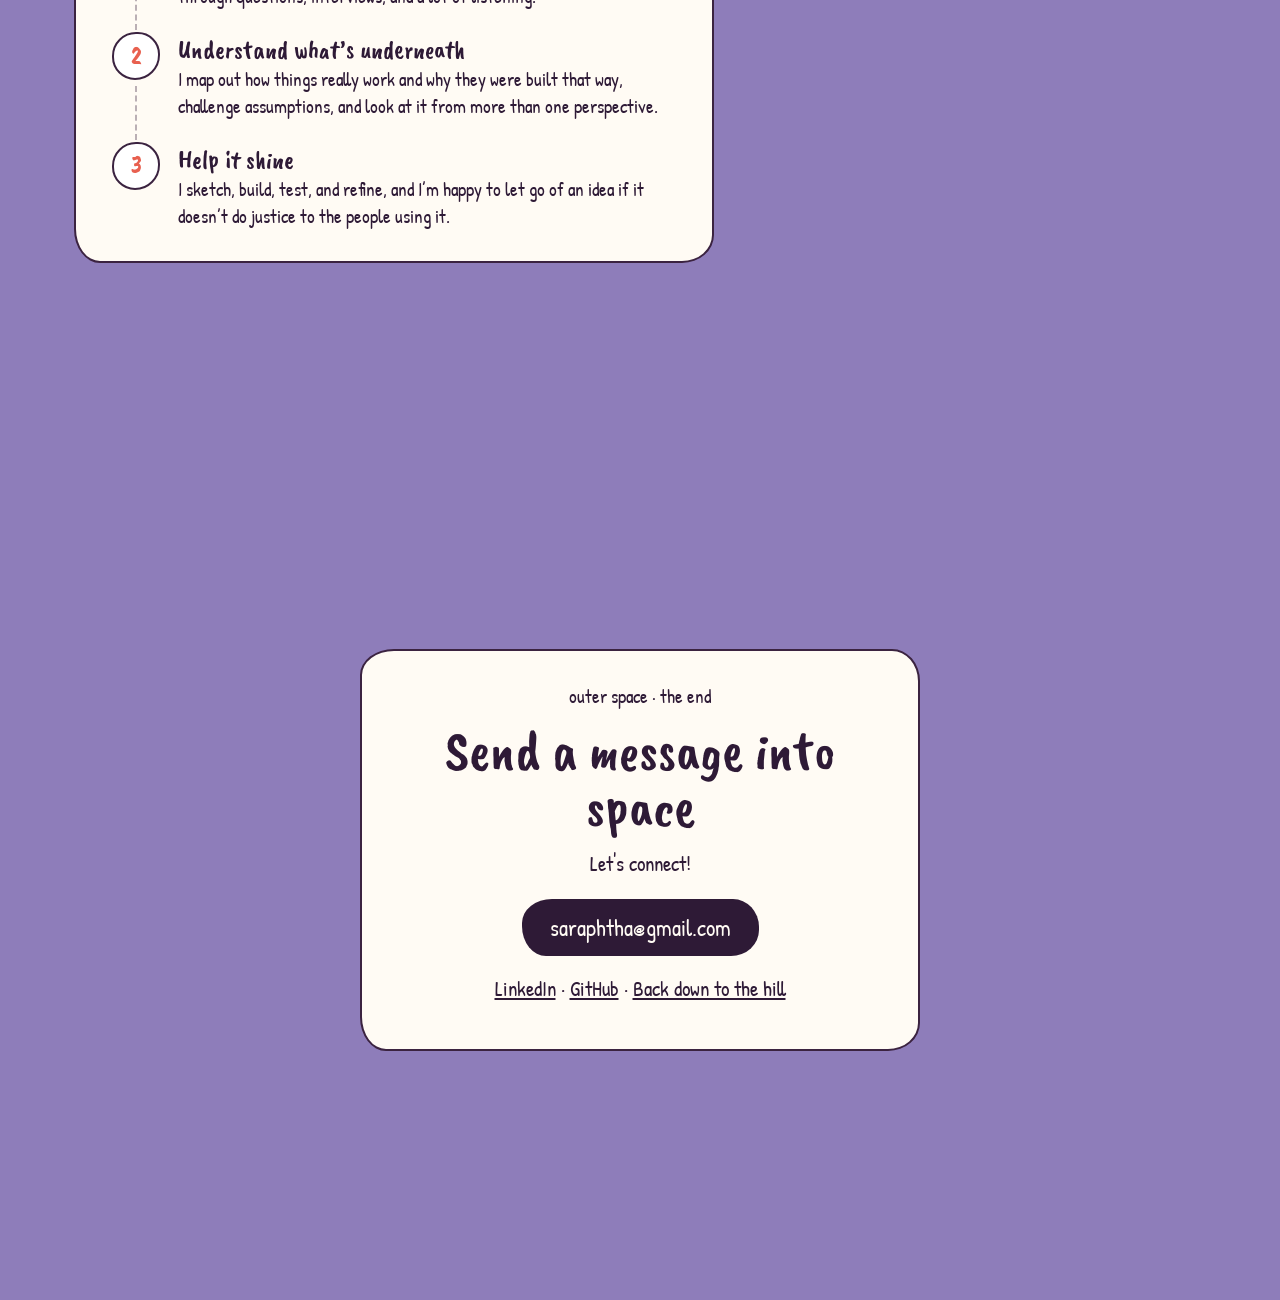
==== commit f62836c0: "Project 6 Update" ====
--- a/index.html
+++ b/index.html
@@ -5,8 +5,8 @@
   <meta name="viewport" content="width=device-width, initial-scale=1.0">
 
   <!-- What shows up in Google results and browser tabs. Edit the description! -->
-  <title>Saraphtha — Designer &amp; Illustrator</title>
-  <meta name="description" content="[One sentence about your work — this appears under your name in Google.]">
+  <title>Saraphtha — Portfolio </title>
+  <meta name="description" content="Computer Science Grad and Risk Consulting Coordinator at Chubb, growing into Business Analysis.">
 
   <!-- Fonts: Caveat Brush (headings) + Patrick Hand (body) -->
   <link rel="preconnect" href="https://fonts.googleapis.com">
@@ -248,7 +248,7 @@
 
           <li>
             <a class="work-card" href="projects/business-analysis.html">
-              <img src="images/ba-cover.jpg" alt="I ask a lot of questions. Here's what they built: a roadmap, process maps, test cases and a BA plan."> 
+              <img src="images/ba-cover.jpg" alt="Good questions lead to good plans. Here's what they built: a roadmap, process maps, test cases and a BA plan."> 
               <span class="work-card__title">Business Analysis</span>
             </a>
           </li>
@@ -268,7 +268,7 @@
           <h2>About me</h2>
           <p>I studied how computers think. And how people do.<br> <br>
 
-            I’m a Computer Science grad ( with a minor in Cognitive Science) who’s explored design, code and project coordination. I’m now a Risk Consulting Coordinator at Chubb, growing into business analysis, and I’m happiest getting to the heart of a problem. Fair warning: I ask a lot of questions. I promise it’s a feature, not a bug.</p>
+            I’m a Computer Science grad ( with a minor in Cognitive Science) who’s explored design, code and project coordination. I’m now a Risk Consulting Coordinator at Chubb, growing into business analysis. I’m happiest getting to the heart of a problem and helping people, business and technology speak the same language. </p>
         </div>
       </div>
     </section>
@@ -279,7 +279,7 @@
         <p class="eyebrow">among the stars · chapter three</p>
         <h2>How I work</h2>
                 <!-- NEW: short intro line -->
-                <p>I think people are interesting, and whatever they’ve built, whether it’s an app, a process, or a business, carries a piece of them. My job is to find that story and help it come through. Whether I’m designing an app or untangling a business process, I follow the same three steps.</p>
+                <p>I think people are interesting, and whatever they’ve built, whether it’s an app, a process, or a business, carries a piece of them. My job is to find that story and bring it to life. Whether I’m designing an app or untangling a business process, I follow the same three steps.</p>
                 <ol class="steps">
                   <li>
                     <span class="steps__num">1</span>
--- a/style.css
+++ b/style.css
@@ -846,53 +846,82 @@
 .project__list { padding-left: 24px; }
 .project__list li { margin-bottom: 10px; }
 
-/* The three roadmap stages */
-.roadmap-stages {
-  display: grid;
-  grid-template-columns: repeat(3, minmax(0, 1fr));
-  gap: 16px;
-  margin: 28px 0;
+/* NEW: skill tags under "The situation" */
+.project__tags {
+  margin: 4px 0 0;
+  font-size: 17px;
+  color: #7A3B2E;
+}
+
+/* NEW: the five-step priority path, like stops along a kite string */
+.priority-path {
+  display: flex;
+  flex-wrap: wrap;
+  gap: 10px 8px;
+  margin: 16px 0 20px;
   padding: 0;
   list-style: none;
-}
-.roadmap-stage {
-  display: flex;
-  flex-direction: column;
-  gap: 2px;
-  padding: 18px 20px;
+  counter-reset: step;
+}
+.priority-path li {
+  counter-increment: step;
+  display: flex;
+  align-items: center;
+  gap: 8px;
+  padding: 6px 16px 6px 8px;
   background: #FFFFFF;
   border: 2px solid var(--ink);
-  border-radius: var(--wobbly-big);
-  font-size: 18px;
-}
-.roadmap-stage p { margin: 8px 0 0; }
-.roadmap-stage__tag {
-  align-self: flex-start;
-  padding: 2px 12px;
-  border: 2px solid var(--ink);
   border-radius: var(--wobbly-small);
-  font-size: 16px;
-}
-.roadmap-stage:nth-child(1) .roadmap-stage__tag { background: #F3C9B8; }
-.roadmap-stage:nth-child(2) .roadmap-stage__tag { background: #C9C2E8; }
-.roadmap-stage:nth-child(3) .roadmap-stage__tag { background: #BFE0C8; }
-.roadmap-stage__name { margin-top: 8px; font-family: var(--font-heading); font-size: 28px; line-height: 1.05; }
-.roadmap-stage__when { color: #7A3B2E; font-size: 17px; }
-
-/* Small label on the All Work card */
-.all-work__badge {
-  display: inline-block;
-  margin-left: 6px;
-  padding: 0 10px;
-  background: var(--sunny);
-  color: var(--text);
-  border: 2px solid var(--ink);
-  border-radius: var(--wobbly-small);
-  font-size: 14px;
-}
-
+  font-size: 19px;
+}
+.priority-path li::before {
+  content: counter(step);
+  display: flex;
+  align-items: center;
+  justify-content: center;
+  width: 30px;
+  height: 30px;
+  border: 2px solid var(--ink);
+  border-radius: 50% 46% 52% 48%;
+  font-family: var(--font-heading);
+  color: var(--coral);
+}
+.priority-path li:not(:last-child)::after {
+  content: "→";
+  margin-left: 8px;
+  color: var(--coral);
+}
+
+/* NEW: contents cards on phones become one tidy list (number · title · status) */
 @media (max-width: 760px) {
-  .course-toc { grid-template-columns: repeat(2, minmax(0, 1fr)); }
-  .roadmap-stages { grid-template-columns: 1fr; }
-}
-
+  .course-toc { grid-template-columns: 1fr; gap: 10px; }
+  .course-toc__card {
+    display: grid;
+    grid-template-columns: 32px 1fr auto;
+    column-gap: 12px;
+    align-items: center;
+    padding: 12px 16px;
+  }
+  .course-toc__num { grid-column: 1; grid-row: 1 / span 2; }
+  .course-toc__title { grid-column: 2; grid-row: 1; }
+  .course-toc__case { grid-column: 2; grid-row: 2; }
+  .course-toc__status {
+    grid-column: 3;
+    grid-row: 1 / span 2;
+    align-self: center;
+    margin-top: 0;
+    white-space: nowrap;
+  }
+}
+
+/* NEW: VIDEO + CREDITS on project pages */
+.project__video {
+  display: block;
+  width: 100%;
+  margin: 24px 0 8px;
+  background: var(--ink);
+  border: 2px solid var(--ink);
+  border-radius: 20px 16px 18px 14px;
+}
+.project__caption { margin: 0 0 24px; font-size: 18px; text-align: center; }
+.project__credits { margin-top: 40px; font-size: 18px; color: #7A3B2E; }
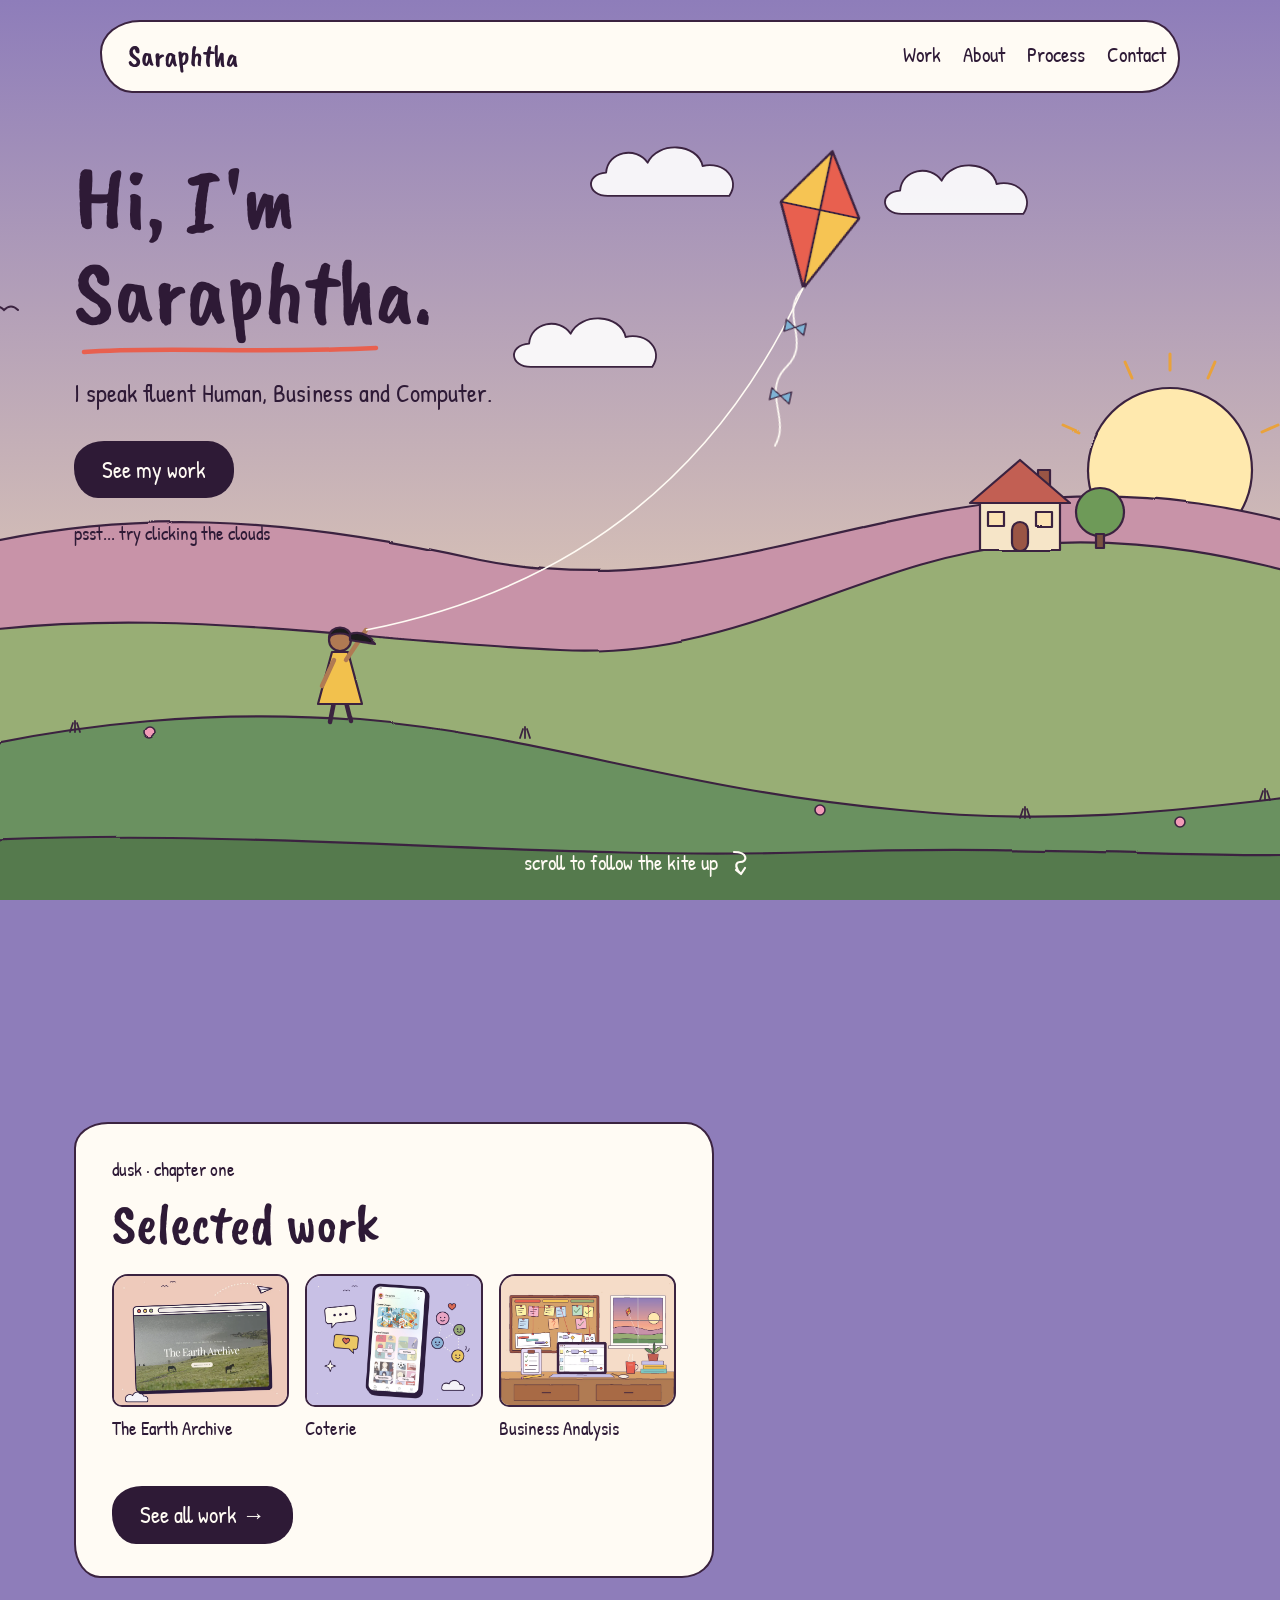
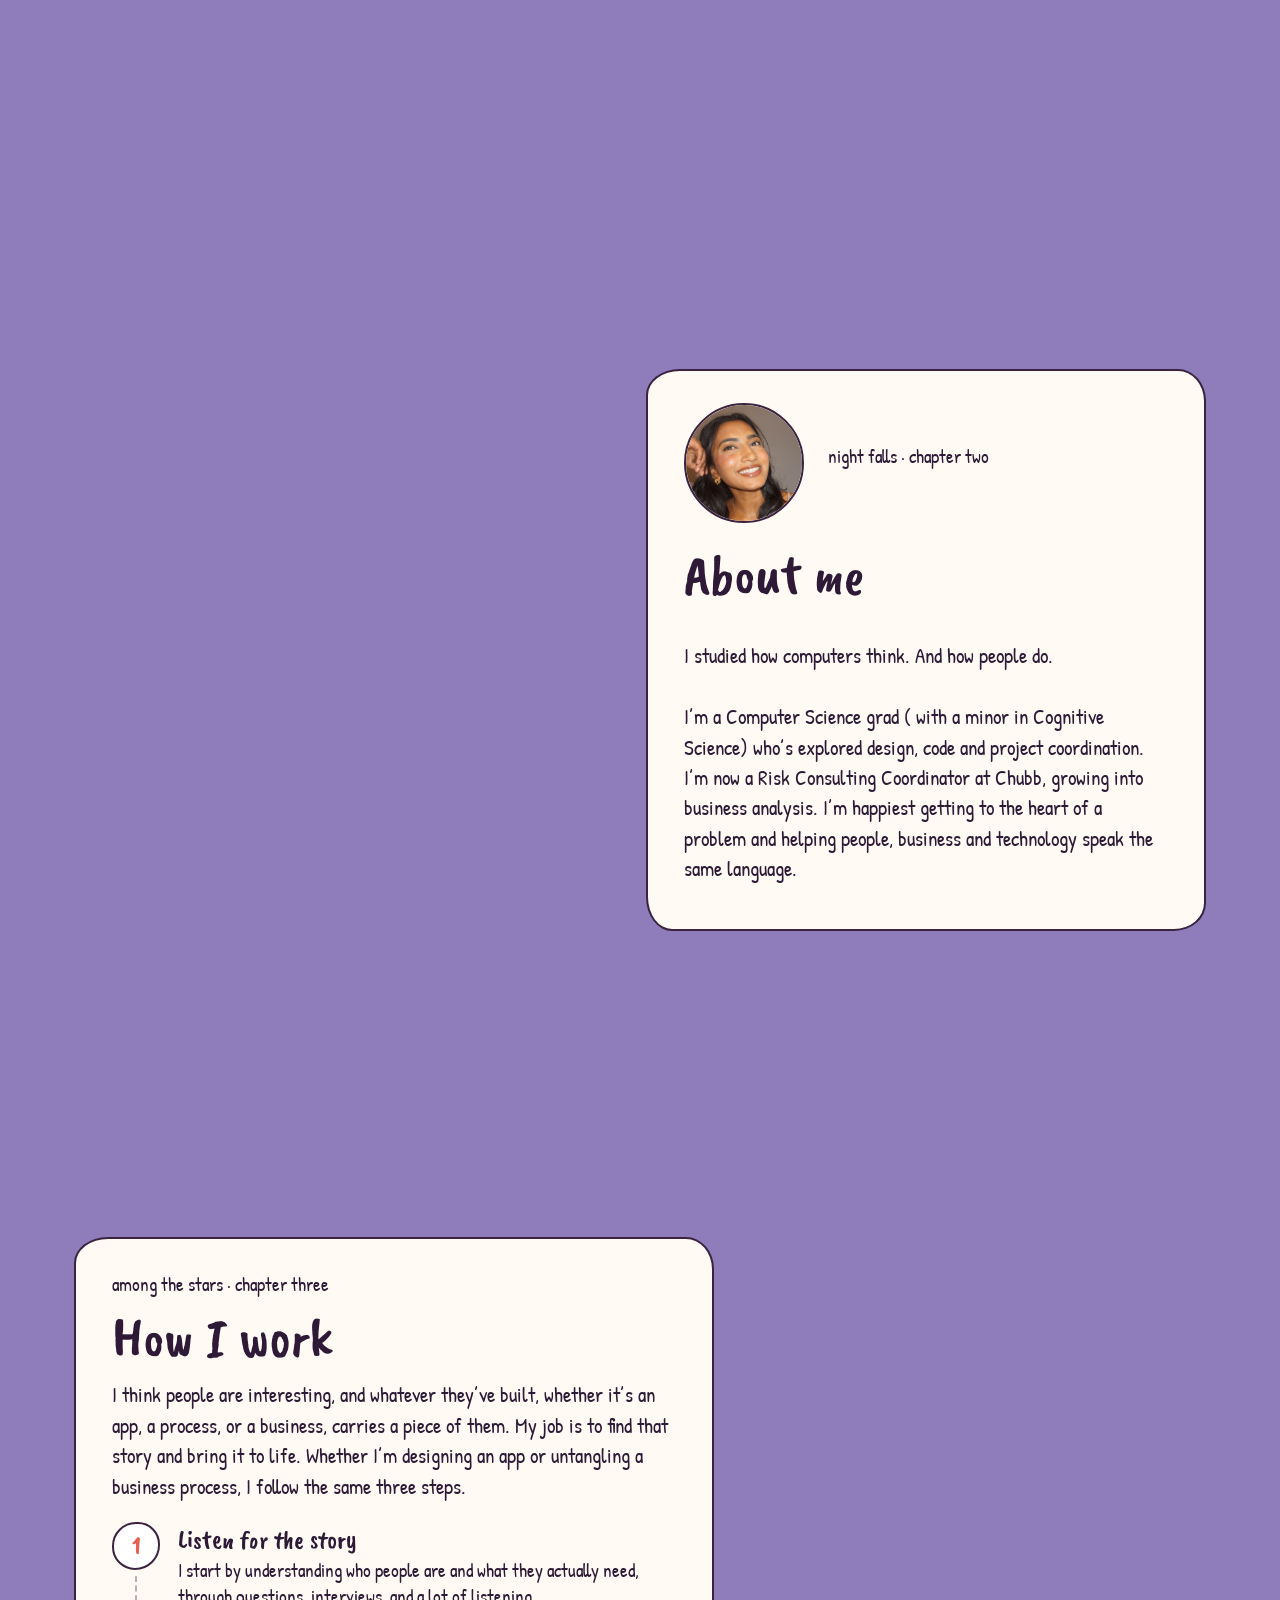
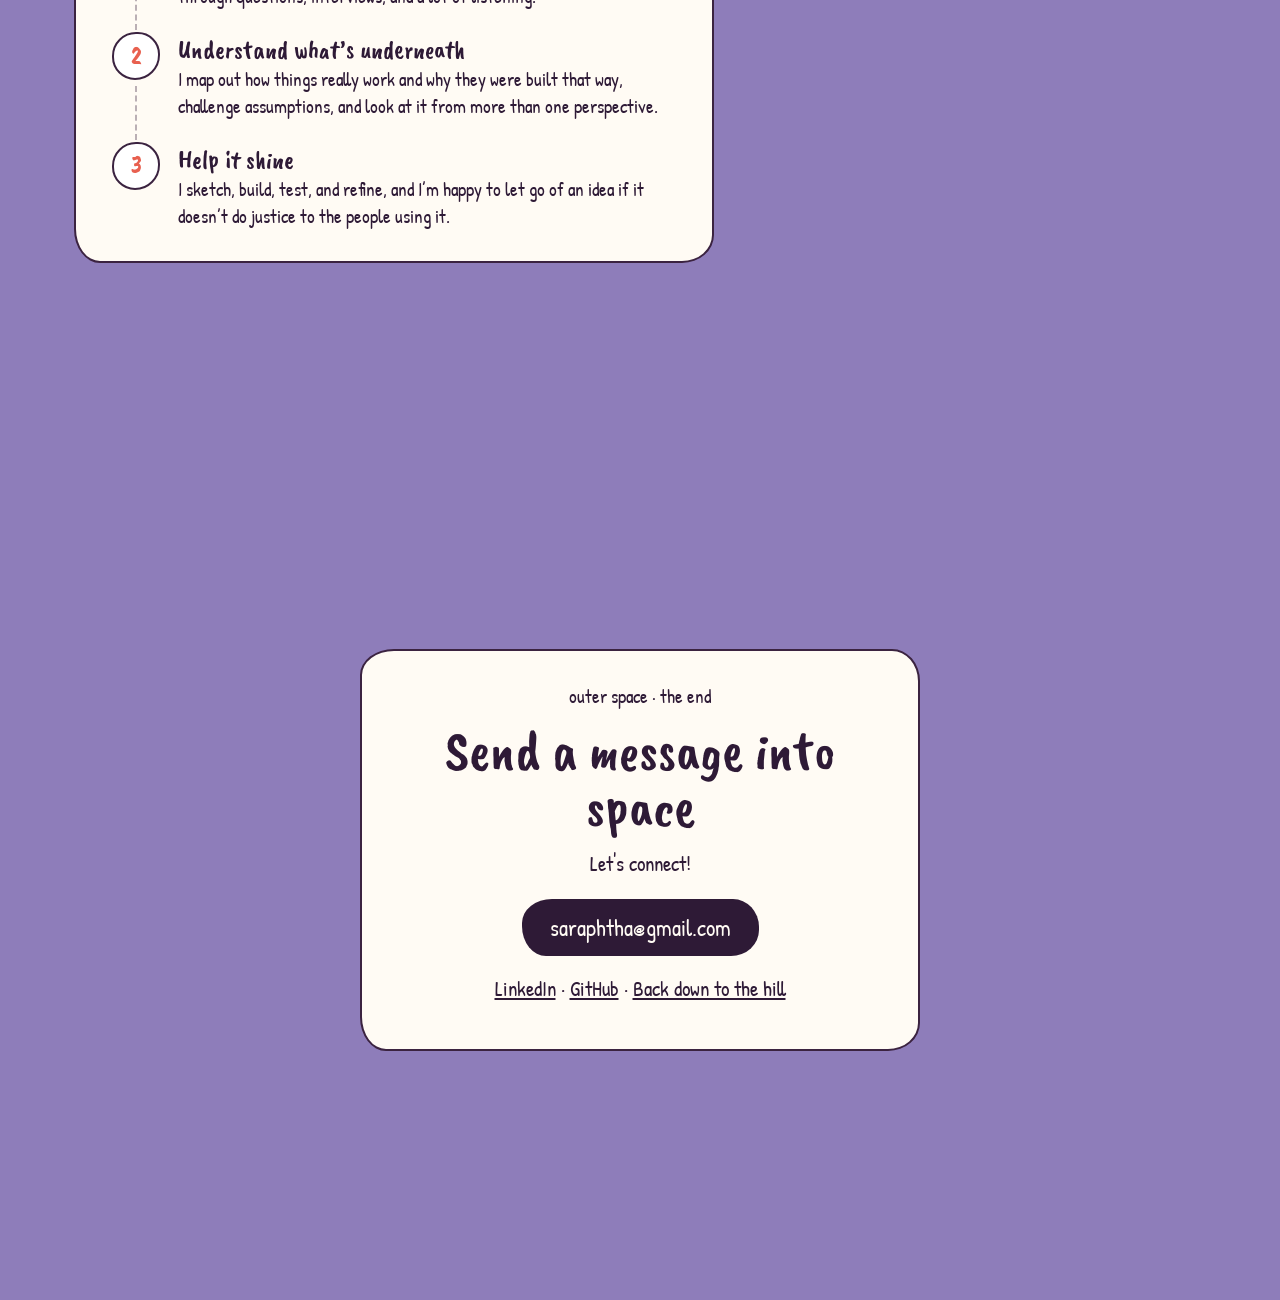
==== commit e0426194: "Title update" ====
--- a/index.html
+++ b/index.html
@@ -233,14 +233,14 @@
           <!-- Each project links to its own page in the projects folder.
                Copy projects/project-one.html for each new project. -->
           <li>
-            <a class="work-card" href="projects/project-one.html">
+            <a class="work-card" href="projects/the-earth-archive.html">
               <!-- Swap the placeholder span for: <img src="images/project-one.jpg" alt="[describe the image]"> -->
               <img src="images/travelblog.jpg" alt="A travel blog I designed and built from scratch."> 
               <span class="work-card__title"> The Earth Archive</span>
             </a>
           </li>
           <li>
-            <a class="work-card" href="projects/project-two.html">
+            <a class="work-card" href="projects/coterie.html">
               <img src="images/cotrie-card.jpg" alt="An app that helps university students find their people through interest-based groups."> 
               <span class="work-card__title">Coterie</span>
             </a>
